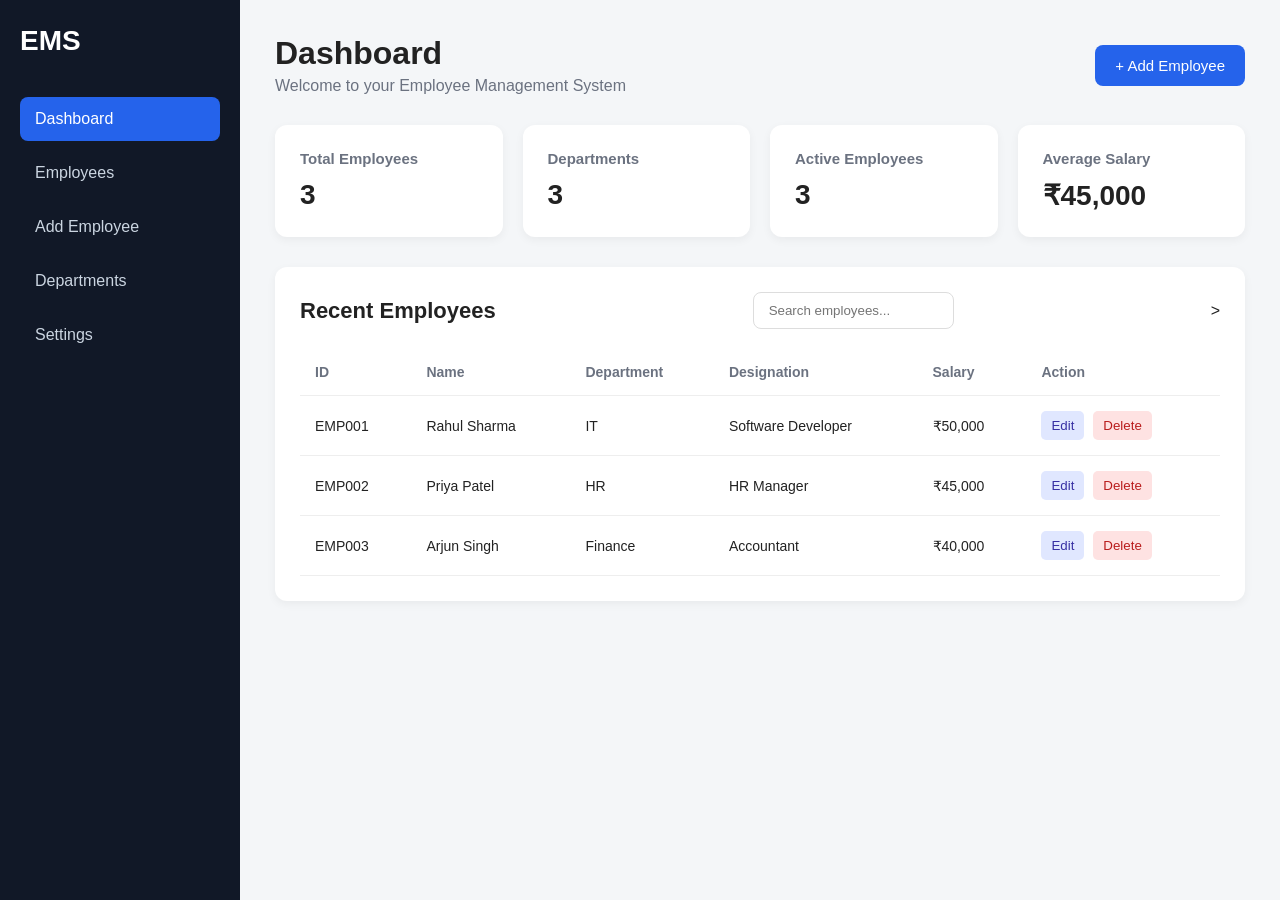
==== index.html @ 8e7a3dd3 "Create Employee Management System frontend" ====
<!DOCTYPE html>
<html lang="en">
<head>
    <meta charset="UTF-8">
    <meta name="viewport" content="width=device-width, initial-scale=1.0">

    <title>Employee Management System</title>

    <link rel="stylesheet" href="style.css">
</head>

<body>

    <div class="app">

        <aside class="sidebar">
            <h2 class="logo">EMS</h2>

            <nav>
                <a href="#" class="active">Dashboard</a>
                <a href="#">Employees</a>
                <a href="#">Add Employee</a>
                <a href="#">Departments</a>
                <a href="#">Settings</a>
            </nav>
        </aside>

        <main class="main-content">

            <header class="header">
                <div>
                    <h1>Dashboard</h1>
                    <p>Welcome to your Employee Management System</p>
                </div>

                <button class="add-btn">+ Add Employee</button>
            </header>

            <section class="stats">

                <div class="card">
    <h3>Total Employees</h3>
    <p id="totalEmployees">3</p>
</div>

                <div class="card">
    <h3>Departments</h3>
    <p id="totalDepartments">0</p>
</div>

                <div class="card">
    <h3>Active Employees</h3>
    <p id="activeEmployees">3</p>
</div>

                <div class="card">
    <h3>Average Salary</h3>
    <p id="averageSalary">₹0</p>
</div>

            </section>

            <section class="employee-section">

                <div class="section-header">
                    <h2>Recent Employees</h2>

                    <input 
    type="text" 
    id="searchInput"
    placeholder="Search employees..."
>
                    >
                </div>

                <table>

                    <thead>
                        <tr>
                            <th>ID</th>
                            <th>Name</th>
                            <th>Department</th>
                            <th>Designation</th>
                            <th>Salary</th>
                            <th>Action</th>
                        </tr>
                    </thead>

                    <tbody>

                        <tr>
                            <td>EMP001</td>
                            <td>Rahul Sharma</td>
                            <td>IT</td>
                            <td>Software Developer</td>
                            <td>₹50,000</td>
                            <td>
                                <button>Edit</button>
                                <button>Delete</button>
                            </td>
                        </tr>

                        <tr>
                            <td>EMP002</td>
                            <td>Priya Patel</td>
                            <td>HR</td>
                            <td>HR Manager</td>
                            <td>₹45,000</td>
                            <td>
                                <button>Edit</button>
                                <button>Delete</button>
                            </td>
                        </tr>

                        <tr>
                            <td>EMP003</td>
                            <td>Arjun Singh</td>
                            <td>Finance</td>
                            <td>Accountant</td>
                            <td>₹40,000</td>
                            <td>
                                <button>Edit</button>
                                <button>Delete</button>
                            </td>
                        </tr>

                    </tbody>

                </table>

            </section>

        </main>

        <!-- Add Employee Modal -->
<div class="modal" id="employeeModal">

    <div class="modal-content">

        <div class="modal-header">
            <h2>Add New Employee</h2>
            <button class="close-btn" id="closeModal">&times;</button>
        </div>

        <form id="employeeForm">

            <div class="form-group">
                <label>Employee Name</label>
                <input type="text" id="employeeName" placeholder="Enter employee name" required>
            </div>

            <div class="form-group">
                <label>Email</label>
                <input type="email" id="employeeEmail" placeholder="Enter email" required>
            </div>

            <div class="form-group">
                <label>Department</label>
                <select id="employeeDepartment" required>
                    <option value="">Select Department</option>
                    <option value="IT">IT</option>
                    <option value="HR">HR</option>
                    <option value="Finance">Finance</option>
                    <option value="Marketing">Marketing</option>
                </select>
            </div>

            <div class="form-group">
                <label>Designation</label>
                <input type="text" id="employeeDesignation" placeholder="Enter designation" required>
            </div>

            <div class="form-group">
                <label>Salary</label>
                <input type="number" id="employeeSalary" placeholder="Enter salary" required>
            </div>

            <button type="submit" class="submit-btn" id="submitEmployee">
    Add Employee
</button>

        </form>

    </div>

</div>

    </div>

    <script src="script.js"></script>

</body>
</html>
---- style.css ----
* {
    margin: 0;
    padding: 0;
    box-sizing: border-box;
}

body {
    font-family: Arial, sans-serif;
    background: #f4f6f8;
    color: #222;
}

.app {
    display: flex;
    min-height: 100vh;
}

/* Sidebar */

.sidebar {
    width: 240px;
    background: #111827;
    color: white;
    padding: 25px 20px;
}

.logo {
    font-size: 28px;
    margin-bottom: 40px;
}

.sidebar nav {
    display: flex;
    flex-direction: column;
    gap: 10px;
}

.sidebar nav a {
    text-decoration: none;
    color: #cbd5e1;
    padding: 13px 15px;
    border-radius: 8px;
}

.sidebar nav a:hover,
.sidebar nav a.active {
    background: #2563eb;
    color: white;
}

/* Main Content */

.main-content {
    flex: 1;
    padding: 35px;
}

/* Header */

.header {
    display: flex;
    justify-content: space-between;
    align-items: center;
    margin-bottom: 30px;
}

.header h1 {
    font-size: 32px;
}

.header p {
    color: #6b7280;
    margin-top: 5px;
}

.add-btn {
    background: #2563eb;
    color: white;
    border: none;
    padding: 12px 20px;
    border-radius: 8px;
    cursor: pointer;
    font-size: 15px;
}

.add-btn:hover {
    background: #1d4ed8;
}

/* Statistics */

.stats {
    display: grid;
    grid-template-columns: repeat(4, 1fr);
    gap: 20px;
    margin-bottom: 30px;
}

.card {
    background: white;
    padding: 25px;
    border-radius: 12px;
    box-shadow: 0 3px 10px rgba(0, 0, 0, 0.05);
}

.card h3 {
    color: #6b7280;
    font-size: 15px;
    margin-bottom: 12px;
}

.card p {
    font-size: 28px;
    font-weight: bold;
}

/* Employee Section */

.employee-section {
    background: white;
    padding: 25px;
    border-radius: 12px;
    box-shadow: 0 3px 10px rgba(0, 0, 0, 0.05);
}

.section-header {
    display: flex;
    justify-content: space-between;
    align-items: center;
    margin-bottom: 20px;
}

.section-header h2 {
    font-size: 22px;
}

.section-header input {
    padding: 10px 15px;
    border: 1px solid #ddd;
    border-radius: 8px;
    outline: none;
}

/* Table */

table {
    width: 100%;
    border-collapse: collapse;
}

th,
td {
    padding: 15px;
    text-align: left;
    border-bottom: 1px solid #eee;
}

th {
    color: #6b7280;
    font-size: 14px;
}

td {
    font-size: 14px;
}

td button {
    border: none;
    padding: 7px 10px;
    border-radius: 5px;
    cursor: pointer;
    margin-right: 5px;
}

td button:first-child {
    background: #e0e7ff;
    color: #3730a3;
}

td button:last-child {
    background: #fee2e2;
    color: #b91c1c;
}

/* Add Employee Modal */

.modal {
    display: none;
    position: fixed;
    top: 0;
    left: 0;
    width: 100%;
    height: 100%;
    background: rgba(0, 0, 0, 0.5);
    justify-content: center;
    align-items: center;
}

.modal-content {
    background: white;
    width: 450px;
    padding: 30px;
    border-radius: 12px;
    box-shadow: 0 10px 30px rgba(0, 0, 0, 0.2);
}

.modal-header {
    display: flex;
    justify-content: space-between;
    align-items: center;
    margin-bottom: 25px;
}

.modal-header h2 {
    font-size: 24px;
}

.close-btn {
    background: none;
    border: none;
    font-size: 28px;
    cursor: pointer;
    color: #666;
}

.close-btn:hover {
    color: #111;
}

.form-group {
    margin-bottom: 18px;
}

.form-group label {
    display: block;
    margin-bottom: 7px;
    font-weight: bold;
    font-size: 14px;
}

.form-group input,
.form-group select {
    width: 100%;
    padding: 11px;
    border: 1px solid #d1d5db;
    border-radius: 7px;
    font-size: 14px;
    outline: none;
}

.form-group input:focus,
.form-group select:focus {
    border-color: #2563eb;
}

.submit-btn {
    width: 100%;
    padding: 12px;
    background: #2563eb;
    color: white;
    border: none;
    border-radius: 7px;
    font-size: 15px;
    cursor: pointer;
}

.submit-btn:hover {
    background: #1d4ed8;
}
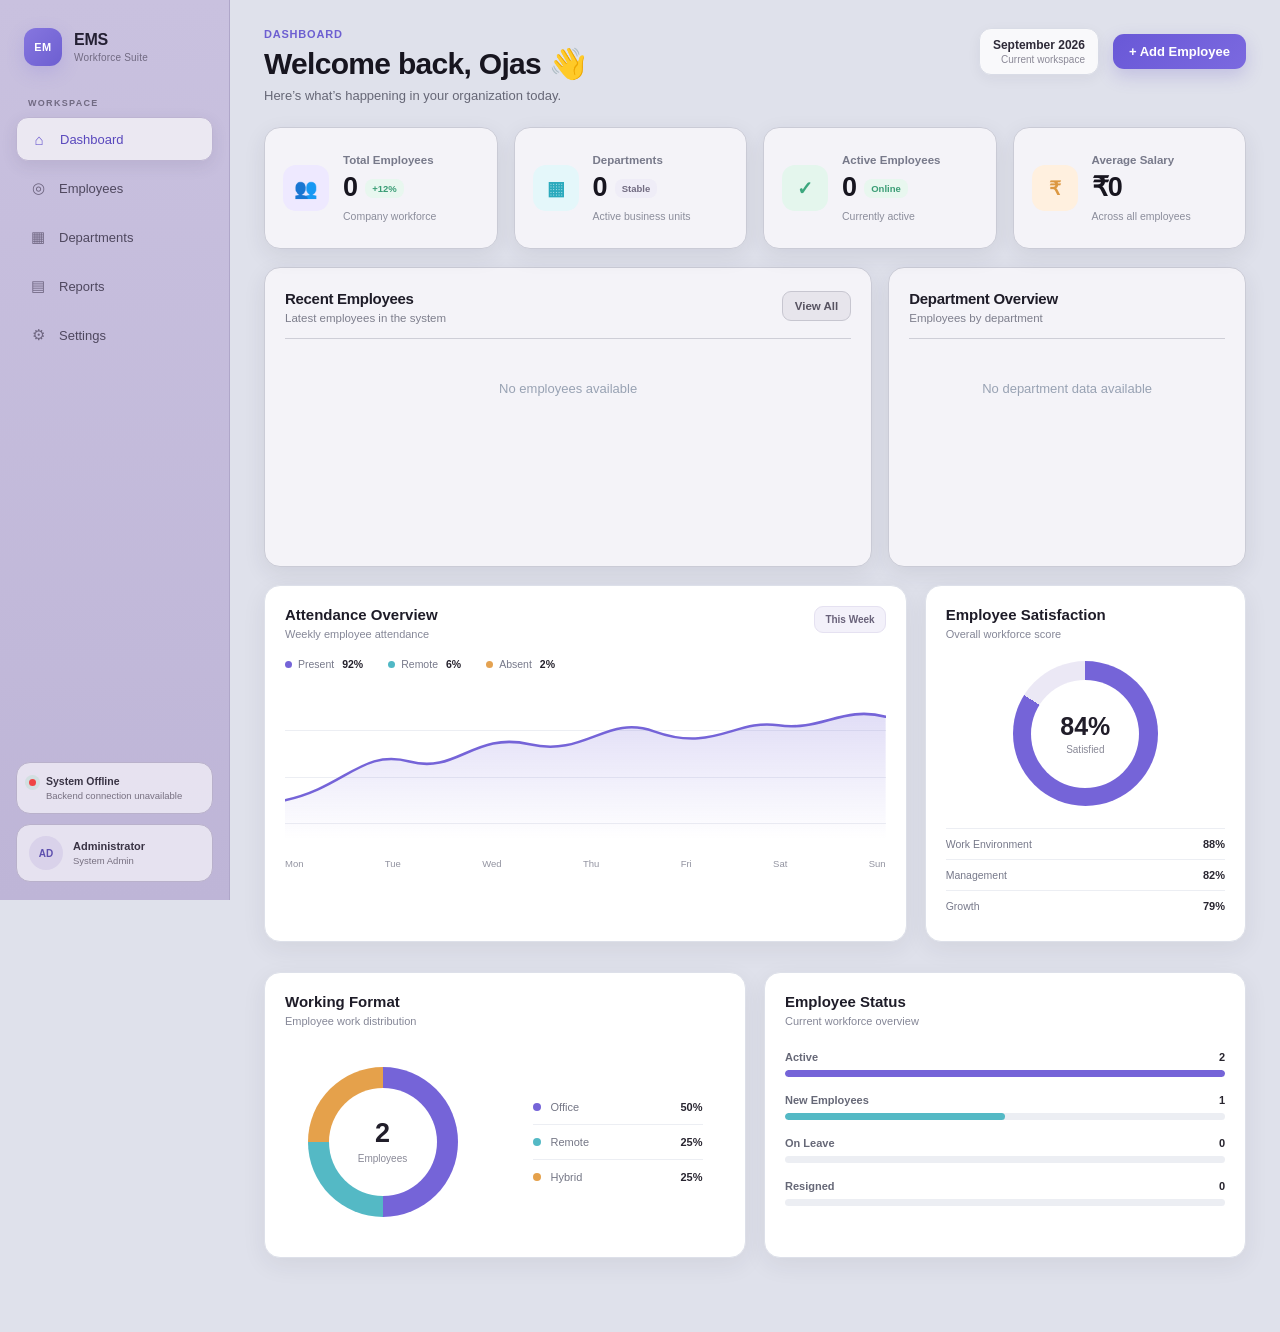
==== commit afba6483: "Final Employee Management System" ====
--- a/index.html
+++ b/index.html
@@ -1,5 +1,6 @@
 <!DOCTYPE html>
 <html lang="en">
+
 <head>
     <meta charset="UTF-8">
     <meta name="viewport" content="width=device-width, initial-scale=1.0">
@@ -11,183 +12,1171 @@
 
 <body>
 
-    <div class="app">
-
-        <aside class="sidebar">
-            <h2 class="logo">EMS</h2>
-
-            <nav>
-                <a href="#" class="active">Dashboard</a>
-                <a href="#">Employees</a>
-                <a href="#">Add Employee</a>
-                <a href="#">Departments</a>
-                <a href="#">Settings</a>
-            </nav>
-        </aside>
-
-        <main class="main-content">
-
-            <header class="header">
+<div class="app">
+
+    <!-- =====================================================
+         SIDEBAR
+    ====================================================== -->
+
+    <aside class="sidebar">
+
+        <div class="sidebar-brand">
+
+            <div class="brand-mark">
+                EM
+            </div>
+
+            <div class="brand-info">
+                <h2>EMS</h2>
+                <span>Workforce Suite</span>
+            </div>
+
+        </div>
+
+
+        <div class="nav-label">
+            WORKSPACE
+        </div>
+
+
+        <nav>
+
+            <a href="#" class="active" id="dashboardNav">
+                <span class="nav-icon">⌂</span>
+                <span>Dashboard</span>
+            </a>
+
+            <a href="#" id="employeesNav">
+                <span class="nav-icon">◎</span>
+                <span>Employees</span>
+            </a>
+
+            <a href="#" id="departmentsNav">
+                <span class="nav-icon">▦</span>
+                <span>Departments</span>
+            </a>
+
+            <a href="#" id="reportsNav">
+                <span class="nav-icon">▤</span>
+                <span>Reports</span>
+            </a>
+
+            <a href="#" id="settingsNav">
+                <span class="nav-icon">⚙</span>
+                <span>Settings</span>
+            </a>
+
+        </nav>
+
+
+        <div class="sidebar-footer">
+
+            <div class="system-indicator">
+
+    <span class="system-dot" id="systemDot"></span>
+
+    <div>
+        <strong id="systemStatusTitle">Checking...</strong>
+        <span id="systemStatusText">Connecting to backend</span>
+    </div>
+
+</div>
+
+
+            <div class="sidebar-profile">
+
+                <div class="profile-avatar">
+                    AD
+                </div>
+
+                <div class="profile-info">
+                    <strong>Administrator</strong>
+                    <span>System Admin</span>
+                </div>
+
+            </div>
+
+        </div>
+
+    </aside>
+
+
+    <!-- =====================================================
+         MAIN CONTENT
+    ====================================================== -->
+
+    <main class="main-content">
+
+
+        <!-- =================================================
+             DASHBOARD
+        ================================================== -->
+
+        <section id="dashboardView" class="view-section">
+
+    
+
+
+            <header class="header modern-dashboard-header">
+
+    <div class="dashboard-heading">
+        <span class="page-kicker">Dashboard</span>
+        <h1>Welcome back, Ojas 👋</h1>
+        <p>Here’s what’s happening in your organization today.</p>
+    </div>
+
+    <div class="dashboard-header-actions">
+
+        <div class="header-date">
+            <strong>September 2026</strong>
+            <span>Current workspace</span>
+        </div>
+
+        <button class="add-btn">
+            + Add Employee
+        </button>
+
+    </div>
+
+</header>
+
+
+<section
+    class="stats"
+    style="
+        display: grid;
+        grid-template-columns: repeat(4, minmax(0, 1fr));
+        gap: 20px;
+        margin-bottom: 30px;
+        width: 100%;
+    "
+>
+
+    <div class="card modern-stat-card">
+        <div class="stat-icon purple">👥</div>
+
+        <div class="stat-content">
+            <span class="stat-label">Total Employees</span>
+
+            <div class="stat-value-row">
+                <p id="totalEmployees">0</p>
+                <span class="stat-trend positive">+12%</span>
+            </div>
+
+            <span class="stat-meta">Company workforce</span>
+        </div>
+    </div>
+
+
+    <div class="card modern-stat-card">
+        <div class="stat-icon cyan">▦</div>
+
+        <div class="stat-content">
+            <span class="stat-label">Departments</span>
+
+            <div class="stat-value-row">
+                <p id="totalDepartments">0</p>
+                <span class="stat-trend neutral">Stable</span>
+            </div>
+
+            <span class="stat-meta">Active business units</span>
+        </div>
+    </div>
+
+
+    <div class="card modern-stat-card">
+        <div class="stat-icon green">✓</div>
+
+        <div class="stat-content">
+            <span class="stat-label">Active Employees</span>
+
+            <div class="stat-value-row">
+                <p id="activeEmployees">0</p>
+                <span class="stat-trend positive">Online</span>
+            </div>
+
+            <span class="stat-meta">Currently active</span>
+        </div>
+    </div>
+
+
+    <div class="card modern-stat-card">
+        <div class="stat-icon orange">₹</div>
+
+        <div class="stat-content">
+            <span class="stat-label">Average Salary</span>
+
+            <div class="stat-value-row">
+                <p id="averageSalary">₹0</p>
+            </div>
+
+            <span class="stat-meta">Across all employees</span>
+        </div>
+    </div>
+
+</section>
+
+                    
+
+                    
+
+
+                    
+
+
+            <div class="dashboard-bottom">
+
+
+                <!-- Recent Employees -->
+
+                <div class="dashboard-panel">
+
+                    <div class="panel-header">
+
+                        <div>
+
+                            <h2>
+                                Recent Employees
+                            </h2>
+
+                            <p>
+                                Latest employees in the system
+                            </p>
+
+                        </div>
+
+
+                        <button
+                            class="view-all-btn"
+                            id="viewAllEmployees"
+                        >
+                            View All
+                        </button>
+
+                    </div>
+
+
+                    <div id="dashboardEmployeeList">
+                    </div>
+
+                </div>
+
+
+                <!-- Department Overview -->
+
+                <div class="dashboard-panel">
+
+                    <div class="panel-header">
+
+                        <div>
+
+                            <h2>
+                                Department Overview
+                            </h2>
+
+                            <p>
+                                Employees by department
+                            </p>
+
+                        </div>
+
+                    </div>
+
+
+                    <div id="dashboardDepartmentList">
+                    </div>
+
+                </div>
+
+            </div>
+<!-- =====================================================
+     PHASE 3 — DASHBOARD ANALYTICS
+     ===================================================== -->
+
+<div class="analytics-grid">
+
+    <!-- ATTENDANCE OVERVIEW -->
+
+    <div class="analytics-card attendance-card">
+
+        <div class="analytics-header">
+            <div>
+                <h2>Attendance Overview</h2>
+                <p>Weekly employee attendance</p>
+            </div>
+
+            <span class="analytics-period">
+                This Week
+            </span>
+        </div>
+
+        <div class="attendance-summary">
+
+            <div>
+                <span class="attendance-dot present"></span>
+                <span>Present</span>
+                <strong>92%</strong>
+            </div>
+
+            <div>
+                <span class="attendance-dot remote"></span>
+                <span>Remote</span>
+                <strong>6%</strong>
+            </div>
+
+            <div>
+                <span class="attendance-dot absent"></span>
+                <span>Absent</span>
+                <strong>2%</strong>
+            </div>
+
+        </div>
+
+        <div class="chart-area">
+
+            <div class="chart-grid-line line-1"></div>
+            <div class="chart-grid-line line-2"></div>
+            <div class="chart-grid-line line-3"></div>
+
+            <svg
+                class="attendance-chart"
+                viewBox="0 0 700 180"
+                preserveAspectRatio="none"
+            >
+
+                <defs>
+                    <linearGradient
+                        id="attendanceGradient"
+                        x1="0"
+                        y1="0"
+                        x2="0"
+                        y2="1"
+                    >
+                        <stop
+                            offset="0%"
+                            stop-color="#7667d8"
+                            stop-opacity="0.22"
+                        />
+
+                        <stop
+                            offset="100%"
+                            stop-color="#7667d8"
+                            stop-opacity="0"
+                        />
+                    </linearGradient>
+                </defs>
+
+                <path
+                    class="chart-fill"
+                    d="
+                    M0,135
+                    C70,120 90,75 145,90
+                    C200,105 220,55 285,70
+                    C350,85 375,35 430,55
+                    C500,80 525,40 575,48
+                    C625,55 650,25 700,38
+                    L700,180
+                    L0,180 Z
+                    "
+                />
+
+                <path
+                    class="chart-line"
+                    d="
+                    M0,135
+                    C70,120 90,75 145,90
+                    C200,105 220,55 285,70
+                    C350,85 375,35 430,55
+                    C500,80 525,40 575,48
+                    C625,55 650,25 700,38
+                    "
+                />
+
+            </svg>
+
+            <div class="chart-days">
+                <span>Mon</span>
+                <span>Tue</span>
+                <span>Wed</span>
+                <span>Thu</span>
+                <span>Fri</span>
+                <span>Sat</span>
+                <span>Sun</span>
+            </div>
+
+        </div>
+
+    </div>
+
+
+    <!-- EMPLOYEE SATISFACTION -->
+
+    <div class="analytics-card satisfaction-card">
+
+        <div class="analytics-header">
+            <div>
+                <h2>Employee Satisfaction</h2>
+                <p>Overall workforce score</p>
+            </div>
+        </div>
+
+        <div class="satisfaction-content">
+
+            <div class="satisfaction-circle">
+                <div class="satisfaction-inner">
+                    <strong>84%</strong>
+                    <span>Satisfied</span>
+                </div>
+            </div>
+
+            <div class="satisfaction-details">
+
                 <div>
-                    <h1>Dashboard</h1>
-                    <p>Welcome to your Employee Management System</p>
-                </div>
-
-                <button class="add-btn">+ Add Employee</button>
-            </header>
-
-            <section class="stats">
-
-                <div class="card">
-    <h3>Total Employees</h3>
-    <p id="totalEmployees">3</p>
+                    <span>Work Environment</span>
+                    <strong>88%</strong>
+                </div>
+
+                <div>
+                    <span>Management</span>
+                    <strong>82%</strong>
+                </div>
+
+                <div>
+                    <span>Growth</span>
+                    <strong>79%</strong>
+                </div>
+
+            </div>
+
+        </div>
+
+    </div>
+
 </div>
 
-                <div class="card">
-    <h3>Departments</h3>
-    <p id="totalDepartments">0</p>
+<!-- =====================================================
+     PHASE 4 — WORKING FORMAT + EMPLOYEE STATUS
+     ===================================================== -->
+
+<div class="workforce-grid">
+
+    <div class="workforce-card">
+        <div class="workforce-header">
+            <div>
+                <h2>Working Format</h2>
+                <p>Employee work distribution</p>
+            </div>
+        </div>
+
+        <div class="working-format-content">
+            <div class="format-chart">
+                <div class="format-circle">
+                    <div class="format-inner">
+                        <strong>2</strong>
+                        <span>Employees</span>
+                    </div>
+                </div>
+            </div>
+
+            <div class="format-legend">
+                <div><span class="format-dot office"></span><span>Office</span><strong>50%</strong></div>
+                <div><span class="format-dot remote"></span><span>Remote</span><strong>25%</strong></div>
+                <div><span class="format-dot hybrid"></span><span>Hybrid</span><strong>25%</strong></div>
+            </div>
+        </div>
+    </div>
+
+    <div class="workforce-card">
+        <div class="workforce-header">
+            <div>
+                <h2>Employee Status</h2>
+                <p>Current workforce overview</p>
+            </div>
+        </div>
+
+        <div class="status-list">
+            <div class="status-row"><div class="status-info"><span>Active</span><strong>2</strong></div><div class="status-progress"><div class="status-progress-fill active-status"></div></div></div>
+            <div class="status-row"><div class="status-info"><span>New Employees</span><strong>1</strong></div><div class="status-progress"><div class="status-progress-fill new-status"></div></div></div>
+            <div class="status-row"><div class="status-info"><span>On Leave</span><strong>0</strong></div><div class="status-progress"><div class="status-progress-fill leave-status"></div></div></div>
+            <div class="status-row"><div class="status-info"><span>Resigned</span><strong>0</strong></div><div class="status-progress"><div class="status-progress-fill resigned-status"></div></div></div>
+        </div>
+    </div>
+
 </div>
 
-                <div class="card">
-    <h3>Active Employees</h3>
-    <p id="activeEmployees">3</p>
-</div>
-
-                <div class="card">
-    <h3>Average Salary</h3>
-    <p id="averageSalary">₹0</p>
-</div>
-
-            </section>
-
-            <section class="employee-section">
-
-                <div class="section-header">
-                    <h2>Recent Employees</h2>
-
-                    <input 
-    type="text" 
-    id="searchInput"
-    placeholder="Search employees..."
+        </section>
+
+
+
+        <!-- =================================================
+             EMPLOYEES
+        ================================================== -->
+
+        <section
+    class="employee-section view-section modern-employees-page"
+    id="employeesView"
+    style="display: none;"
 >
+
+    <div class="employees-page-header">
+
+        <div>
+            <span class="page-kicker">WORKFORCE</span>
+            <h1>Employees</h1>
+            <p>Manage and organize your entire workforce.</p>
+        </div>
+
+        <button
+            class="add-btn"
+            id="employeesAddButton"
+        >
+            + Add Employee
+        </button>
+
+    </div>
+
+
+    <div class="employee-directory-card">
+
+        <div class="employee-directory-toolbar">
+
+            <div class="directory-title">
+                <h2>Employee Directory</h2>
+                <span class="employee-count-badge">
+                    <span id="employeeDirectoryCount">0</span> employees
+                </span>
+            </div>
+
+
+            <div class="directory-controls">
+
+                <div class="employee-search-box">
+                    <span>⌕</span>
+
+                    <input
+                        type="text"
+                        id="searchInput"
+                        placeholder="Search employees..."
                     >
                 </div>
 
-                <table>
-
-                    <thead>
-                        <tr>
-                            <th>ID</th>
-                            <th>Name</th>
-                            <th>Department</th>
-                            <th>Designation</th>
-                            <th>Salary</th>
-                            <th>Action</th>
-                        </tr>
-                    </thead>
-
-                    <tbody>
-
-                        <tr>
-                            <td>EMP001</td>
-                            <td>Rahul Sharma</td>
-                            <td>IT</td>
-                            <td>Software Developer</td>
-                            <td>₹50,000</td>
-                            <td>
-                                <button>Edit</button>
-                                <button>Delete</button>
-                            </td>
-                        </tr>
-
-                        <tr>
-                            <td>EMP002</td>
-                            <td>Priya Patel</td>
-                            <td>HR</td>
-                            <td>HR Manager</td>
-                            <td>₹45,000</td>
-                            <td>
-                                <button>Edit</button>
-                                <button>Delete</button>
-                            </td>
-                        </tr>
-
-                        <tr>
-                            <td>EMP003</td>
-                            <td>Arjun Singh</td>
-                            <td>Finance</td>
-                            <td>Accountant</td>
-                            <td>₹40,000</td>
-                            <td>
-                                <button>Edit</button>
-                                <button>Delete</button>
-                            </td>
-                        </tr>
-
-                    </tbody>
-
-                </table>
-
-            </section>
-
-        </main>
-
-        <!-- Add Employee Modal -->
-<div class="modal" id="employeeModal">
-
-    <div class="modal-content">
-
-        <div class="modal-header">
-            <h2>Add New Employee</h2>
-            <button class="close-btn" id="closeModal">&times;</button>
-        </div>
-
-        <form id="employeeForm">
-
-            <div class="form-group">
-                <label>Employee Name</label>
-                <input type="text" id="employeeName" placeholder="Enter employee name" required>
-            </div>
-
-            <div class="form-group">
-                <label>Email</label>
-                <input type="email" id="employeeEmail" placeholder="Enter email" required>
-            </div>
-
-            <div class="form-group">
-                <label>Department</label>
-                <select id="employeeDepartment" required>
-                    <option value="">Select Department</option>
+
+                <select
+                    class="employee-filter"
+                    id="departmentFilter"
+                >
+                    <option value="all">
+                        All Departments
+                    </option>
+
                     <option value="IT">IT</option>
                     <option value="HR">HR</option>
                     <option value="Finance">Finance</option>
                     <option value="Marketing">Marketing</option>
                 </select>
-            </div>
-
-            <div class="form-group">
-                <label>Designation</label>
-                <input type="text" id="employeeDesignation" placeholder="Enter designation" required>
-            </div>
-
-            <div class="form-group">
-                <label>Salary</label>
-                <input type="number" id="employeeSalary" placeholder="Enter salary" required>
-            </div>
-
-            <button type="submit" class="submit-btn" id="submitEmployee">
-    Add Employee
-</button>
-
-        </form>
+
+
+                <select
+                    class="employee-filter"
+                    id="statusFilter"
+                >
+                    <option value="all">
+                        All Status
+                    </option>
+
+                    <option value="active">
+                        Active
+                    </option>
+
+                    <option value="inactive">
+                        Inactive
+                    </option>
+                </select>
+
+            </div>
+
+        </div>
+
+
+        <div class="employee-table-wrapper">
+
+            <table class="modern-employee-table">
+
+                <thead>
+                    <tr>
+                        <th>EMPLOYEE</th>
+                        <th>DEPARTMENT</th>
+                        <th>DESIGNATION</th>
+                        <th>STATUS</th>
+                        <th>SALARY</th>
+                        <th>ACTION</th>
+                    </tr>
+                </thead>
+
+                <tbody>
+                    <!-- Employees loaded from backend -->
+                </tbody>
+
+            </table>
+
+        </div>
+
+    </div>
+
+</section>
+
+
+
+        <!-- =================================================
+             DEPARTMENTS
+        ================================================== -->
+
+        <section
+    class="view-section modern-departments-page"
+    id="departmentsView"
+    style="display: none;"
+>
+
+    <div class="departments-page-header">
+
+        <div>
+            <span class="page-kicker">ORGANIZATION</span>
+            <h1>Departments</h1>
+            <p>Explore your workforce distribution across departments.</p>
+        </div>
+
+        <div class="department-header-badge">
+            Live Workforce
+        </div>
+
+    </div>
+
+
+    <div class="department-summary-grid">
+
+        <div class="department-summary-card">
+            <div class="department-summary-icon">▦</div>
+
+            <div>
+                <span>Total Departments</span>
+                <strong id="departmentPageTotal">0</strong>
+                <small>Business units</small>
+            </div>
+        </div>
+
+
+        <div class="department-summary-card">
+            <div class="department-summary-icon">👥</div>
+
+            <div>
+                <span>Total Workforce</span>
+                <strong id="departmentPageEmployees">0</strong>
+                <small>Across all departments</small>
+            </div>
+        </div>
+
+
+        <div class="department-summary-card">
+            <div class="department-summary-icon">✓</div>
+
+            <div>
+                <span>Active Employees</span>
+                <strong id="departmentPageActive">0</strong>
+                <small>Currently active</small>
+            </div>
+        </div>
+
+    </div>
+
+
+    <div class="department-directory-card">
+
+        <div class="department-directory-header">
+
+            <div>
+                <h2>Department Overview</h2>
+                <p>Workforce allocation by business unit</p>
+            </div>
+
+            <span class="department-live-tag">
+                ● Live Data
+            </span>
+
+        </div>
+
+
+        <div
+            id="departmentList"
+            class="modern-department-grid"
+        >
+            <!-- Loaded from backend -->
+        </div>
+
+    </div>
+
+</section>
+
+
+
+        <!-- =================================================
+             REPORTS
+        ================================================== -->
+<section
+    class="view-section modern-reports-page"
+    id="reportsView"
+    style="display: none;"
+>
+
+    <div class="reports-page-header">
+        <div>
+            <span class="page-kicker">ANALYTICS</span>
+            <h1>Workforce Reports</h1>
+            <p>Organization-wide employee and compensation insights.</p>
+        </div>
+
+        <span class="department-live-tag">
+            ● Live Data
+        </span>
+    </div>
+
+
+    <div class="modern-report-stats">
+
+        <div class="modern-report-stat-card">
+            <div class="report-stat-icon">👥</div>
+            <div>
+                <span>Workforce</span>
+                <strong id="reportTotalEmployees">0</strong>
+                <small>Total employees</small>
+            </div>
+        </div>
+
+        <div class="modern-report-stat-card">
+            <div class="report-stat-icon">₹</div>
+            <div>
+                <span>Monthly Payroll</span>
+                <strong id="reportTotalPayroll">₹0</strong>
+                <small>Total compensation</small>
+            </div>
+        </div>
+
+        <div class="modern-report-stat-card">
+            <div class="report-stat-icon">↗</div>
+            <div>
+                <span>Average Salary</span>
+                <strong id="reportAverageSalary">₹0</strong>
+                <small>Organization average</small>
+            </div>
+        </div>
+
+        <div class="modern-report-stat-card">
+            <div class="report-stat-icon">▦</div>
+            <div>
+                <span>Departments</span>
+                <strong id="reportDepartmentCount">0</strong>
+                <small>Active business units</small>
+            </div>
+        </div>
+
+    </div>
+
+
+    <div class="modern-reports-grid">
+
+        <div class="modern-report-panel">
+
+            <div class="modern-report-panel-header">
+                <div>
+                    <h2>Department Distribution</h2>
+                    <p>Workforce allocation by department</p>
+                </div>
+            </div>
+
+            <div id="reportsDepartmentList"></div>
+
+        </div>
+
+
+        <div class="modern-report-panel">
+
+            <div class="modern-report-panel-header">
+                <div>
+                    <h2>Compensation Overview</h2>
+                    <p>Key workforce salary metrics</p>
+                </div>
+            </div>
+
+            <div class="modern-salary-grid">
+
+                <div class="modern-salary-metric">
+                    <span>Highest Salary</span>
+                    <strong id="highestSalary">₹0</strong>
+                </div>
+
+                <div class="modern-salary-metric">
+                    <span>Lowest Salary</span>
+                    <strong id="lowestSalary">₹0</strong>
+                </div>
+
+                <div class="modern-salary-metric">
+                    <span>Average Salary</span>
+                    <strong id="reportsAverageSalary">₹0</strong>
+                </div>
+
+                <div class="modern-salary-metric">
+                    <span>Active Workforce</span>
+                    <strong id="reportsActiveWorkforce">0%</strong>
+                </div>
+
+            </div>
+
+        </div>
+
+    </div>
+
+
+    <div class="modern-report-panel workforce-summary-panel">
+
+        <div class="modern-report-panel-header">
+            <div>
+                <h2>Workforce Summary</h2>
+                <p>Consolidated employee information</p>
+            </div>
+
+            <span class="employee-count-badge">
+                Live Workforce
+            </span>
+        </div>
+
+        <div class="employee-table-wrapper">
+
+            <table class="modern-report-table">
+
+                <thead>
+                    <tr>
+                        <th>EMPLOYEE</th>
+                        <th>DEPARTMENT</th>
+                        <th>DESIGNATION</th>
+                        <th>STATUS</th>
+                        <th>SALARY</th>
+                    </tr>
+                </thead>
+
+                <tbody id="reportsEmployeeTable">
+                </tbody>
+
+            </table>
+
+        </div>
+
+    </div>
+
+</section>
+
+
+
+        <!-- =================================================
+             SETTINGS
+        ================================================== -->
+
+        <section
+    class="view-section modern-settings-page"
+    id="settingsView"
+    style="display: none;"
+>
+
+    <div class="settings-page-header">
+        <div>
+            <span class="page-kicker">SYSTEM</span>
+            <h1>Settings</h1>
+            <p>Manage your organization and system configuration.</p>
+        </div>
+
+        <span class="department-live-tag">
+            ● System Active
+        </span>
+    </div>
+
+
+    <div class="settings-overview-grid">
+
+        <div class="modern-settings-card">
+
+            <div class="settings-card-icon">
+                ◈
+            </div>
+
+            <div class="settings-card-content">
+                <span>ORGANIZATION</span>
+                <h3>Employee Management System</h3>
+                <p>Workforce administration platform</p>
+            </div>
+
+            <span class="modern-settings-status">
+                Active
+            </span>
+
+        </div>
+
+
+        <div class="modern-settings-card">
+
+            <div class="settings-card-icon">
+                ♙
+            </div>
+
+            <div class="settings-card-content">
+                <span>ACCESS LEVEL</span>
+                <h3>Administrator</h3>
+                <p>Full employee management permissions</p>
+            </div>
+
+            <span class="modern-settings-status">
+                Admin
+            </span>
+
+        </div>
+
+
+        <div class="modern-settings-card">
+
+            <div class="settings-card-icon">
+                ▦
+            </div>
+
+            <div class="settings-card-content">
+                <span>DATABASE</span>
+                <h3>MySQL Database</h3>
+                <p>Employee management data storage</p>
+            </div>
+
+            <span class="modern-settings-status success">
+                ● Connected
+            </span>
+
+        </div>
+
+    </div>
+
+
+    <div class="settings-system-panel">
+
+        <div class="settings-panel-header">
+            <div>
+                <h2>System Information</h2>
+                <p>Current application configuration</p>
+            </div>
+        </div>
+
+
+        <div class="settings-info-list">
+
+            <div class="settings-info-row">
+                <div>
+                    <strong>Application</strong>
+                    <span>Employee Management System</span>
+                </div>
+
+                <span class="settings-info-value">
+                    EMS
+                </span>
+            </div>
+
+
+            <div class="settings-info-row">
+                <div>
+                    <strong>Backend</strong>
+                    <span>Spring Boot REST API</span>
+                </div>
+
+                <span class="settings-info-value">
+                    Online
+                </span>
+            </div>
+
+
+            <div class="settings-info-row">
+                <div>
+                    <strong>Database Engine</strong>
+                    <span>Persistent employee storage</span>
+                </div>
+
+                <span class="settings-info-value">
+                    MySQL
+                </span>
+            </div>
+
+
+            <div class="settings-info-row">
+                <div>
+                    <strong>Environment</strong>
+                    <span>Current application environment</span>
+                </div>
+
+                <span class="settings-info-value">
+                    Development
+                </span>
+            </div>
+
+        </div>
+
+    </div>
+
+</section>
+
+    </main>
+
+
+
+    <!-- =====================================================
+         ADD / EDIT EMPLOYEE MODAL
+    ====================================================== -->
+
+    <div
+        class="modal"
+        id="employeeModal"
+    >
+
+        <div class="modal-content">
+
+            <div class="modal-header">
+
+                <h2>
+                    Add New Employee
+                </h2>
+
+                <button
+                    class="close-btn"
+                    id="closeModal"
+                >
+                    &times;
+                </button>
+
+            </div>
+
+
+            <form id="employeeForm">
+
+
+                <div class="form-group">
+
+                    <label>
+                        Employee Name
+                    </label>
+
+                    <input
+                        type="text"
+                        id="employeeName"
+                        placeholder="Enter employee name"
+                        required
+                    >
+
+                </div>
+
+
+                <div class="form-group">
+
+                    <label>
+                        Email
+                    </label>
+
+                    <input
+                        type="email"
+                        id="employeeEmail"
+                        placeholder="Enter email"
+                        required
+                    >
+
+                </div>
+
+
+                <div class="form-group">
+
+                    <label>
+                        Department
+                    </label>
+
+                    <select
+                        id="employeeDepartment"
+                        required
+                    >
+
+                        <option value="">
+                            Select Department
+                        </option>
+
+                        <option value="IT">
+                            IT
+                        </option>
+
+                        <option value="HR">
+                            HR
+                        </option>
+
+                        <option value="Finance">
+                            Finance
+                        </option>
+
+                        <option value="Marketing">
+                            Marketing
+                        </option>
+
+                    </select>
+
+                </div>
+
+
+                <div class="form-group">
+
+                    <label>
+                        Designation
+                    </label>
+
+                    <input
+                        type="text"
+                        id="employeeDesignation"
+                        placeholder="Enter designation"
+                        required
+                    >
+
+                </div>
+
+
+                <div class="form-group">
+
+                    <label>
+                        Salary
+                    </label>
+
+                    <input
+                        type="number"
+                        id="employeeSalary"
+                        placeholder="Enter salary"
+                        required
+                    >
+
+                </div>
+
+
+                <button
+                    type="submit"
+                    class="submit-btn"
+                    id="submitEmployee"
+                >
+                    Add Employee
+                </button>
+
+            </form>
+
+        </div>
 
     </div>
 
 </div>
 
-    </div>
-
-    <script src="script.js"></script>
+
+<script src="script.js"></script>
 
 </body>
-</html>+
+</html>
--- a/style.css
+++ b/style.css
@@ -1,269 +1,4692 @@
+/* =========================================================
+   ENTERPRISE EMPLOYEE MANAGEMENT SYSTEM
+   ========================================================= */
+
 * {
     margin: 0;
     padding: 0;
     box-sizing: border-box;
 }
 
+:root {
+    --bg: #f7f8fa;
+    --surface: #ffffff;
+    --surface-soft: #f9fafb;
+
+    --sidebar: #0b1220;
+    --sidebar-hover: #172033;
+
+    --primary: #2563eb;
+    --primary-dark: #1d4ed8;
+    --primary-soft: #eff6ff;
+
+    --text: #111827;
+    --text-secondary: #667085;
+    --text-light: #98a2b3;
+
+    --border: #e4e7ec;
+    --border-light: #f0f1f3;
+
+    --success: #16a34a;
+    --danger: #dc2626;
+
+    --radius: 12px;
+
+    --shadow:
+        0 1px 2px rgba(16, 24, 40, 0.03),
+        0 2px 6px rgba(16, 24, 40, 0.04);
+}
+
+html {
+    scroll-behavior: smooth;
+}
+
 body {
-    font-family: Arial, sans-serif;
-    background: #f4f6f8;
-    color: #222;
-}
+    font-family:
+        Inter,
+        -apple-system,
+        BlinkMacSystemFont,
+        "Segoe UI",
+        Roboto,
+        Arial,
+        sans-serif;
+
+    background: var(--bg);
+    color: var(--text);
+    min-height: 100vh;
+}
+
+/* =========================================================
+   APP
+   ========================================================= */
 
 .app {
     display: flex;
     min-height: 100vh;
 }
 
-/* Sidebar */
+/* =========================================================
+   SIDEBAR
+   ========================================================= */
 
 .sidebar {
-    width: 240px;
-    background: #111827;
+    width: 250px;
+    min-width: 250px;
+    min-height: 100vh;
+
+    background: var(--sidebar);
+
+    padding: 30px 18px;
+
+    border-right: 1px solid rgba(255, 255, 255, 0.05);
+}
+
+.logo {
     color: white;
-    padding: 25px 20px;
-}
-
-.logo {
-    font-size: 28px;
-    margin-bottom: 40px;
+
+    font-size: 24px;
+    font-weight: 700;
+    letter-spacing: -0.5px;
+
+    padding: 0 12px;
+    margin-bottom: 42px;
 }
 
 .sidebar nav {
     display: flex;
     flex-direction: column;
-    gap: 10px;
+    gap: 6px;
 }
 
 .sidebar nav a {
+    position: relative;
+
+    display: flex;
+    align-items: center;
+
+    min-height: 44px;
+
+    padding: 11px 14px;
+
+    color: #98a2b3;
+
     text-decoration: none;
-    color: #cbd5e1;
-    padding: 13px 15px;
+
     border-radius: 8px;
-}
-
-.sidebar nav a:hover,
+
+    font-size: 14px;
+    font-weight: 500;
+
+    transition:
+        background 0.18s ease,
+        color 0.18s ease,
+        transform 0.18s ease;
+}
+
+.sidebar nav a:hover {
+    background: var(--sidebar-hover);
+    color: white;
+}
+
 .sidebar nav a.active {
-    background: #2563eb;
+    background: #1d4ed8;
     color: white;
-}
-
-/* Main Content */
+
+    box-shadow:
+        0 1px 2px rgba(0, 0, 0, 0.15),
+        inset 0 0 0 1px rgba(255, 255, 255, 0.08);
+}
+
+/* =========================================================
+   MAIN AREA
+   ========================================================= */
 
 .main-content {
     flex: 1;
-    padding: 35px;
-}
-
-/* Header */
+    min-width: 0;
+
+    padding: 38px 42px 50px;
+
+    max-width: 1700px;
+}
+
+/* =========================================================
+   PAGE HEADER
+   ========================================================= */
 
 .header {
     display: flex;
     justify-content: space-between;
     align-items: center;
+
     margin-bottom: 30px;
 }
 
 .header h1 {
-    font-size: 32px;
+    font-size: 30px;
+    line-height: 1.2;
+
+    font-weight: 700;
+    letter-spacing: -0.8px;
+
+    color: #101828;
 }
 
 .header p {
-    color: #6b7280;
-    margin-top: 5px;
+    color: var(--text-secondary);
+
+    margin-top: 7px;
+
+    font-size: 14px;
+}
+
+/* =========================================================
+   BUTTONS
+   ========================================================= */
+
+.add-btn,
+.submit-btn {
+    border: none;
+    outline: none;
+
+    background: var(--primary);
+    color: white;
+
+    font-weight: 600;
+
+    cursor: pointer;
+
+    transition:
+        background 0.18s ease,
+        box-shadow 0.18s ease,
+        transform 0.1s ease;
 }
 
 .add-btn {
-    background: #2563eb;
-    color: white;
-    border: none;
-    padding: 12px 20px;
+    padding: 11px 18px;
+
     border-radius: 8px;
-    cursor: pointer;
-    font-size: 15px;
-}
-
-.add-btn:hover {
-    background: #1d4ed8;
-}
-
-/* Statistics */
+
+    font-size: 14px;
+
+    box-shadow:
+        0 1px 2px rgba(16, 24, 40, 0.08),
+        0 1px 3px rgba(37, 99, 235, 0.2);
+}
+
+.add-btn:hover,
+.submit-btn:hover {
+    background: var(--primary-dark);
+}
+
+.add-btn:active,
+.submit-btn:active {
+    transform: translateY(1px);
+}
+
+/* =========================================================
+   STAT CARDS
+   ========================================================= */
 
 .stats {
-    display: grid;
-    grid-template-columns: repeat(4, 1fr);
-    gap: 20px;
-    margin-bottom: 30px;
+    display: grid !important;
+
+    grid-template-columns: repeat(4, minmax(0, 1fr)) !important;
+
+    gap: 18px !important;
+
+    margin-bottom: 24px !important;
+
+    width: 100% !important;
 }
 
 .card {
-    background: white;
-    padding: 25px;
-    border-radius: 12px;
-    box-shadow: 0 3px 10px rgba(0, 0, 0, 0.05);
+    position: relative;
+
+    background: var(--surface);
+
+    padding: 22px 24px;
+
+    border: 1px solid var(--border);
+
+    border-radius: var(--radius);
+
+    box-shadow: var(--shadow);
+
+    transition:
+        transform 0.18s ease,
+        box-shadow 0.18s ease,
+        border-color 0.18s ease;
+}
+
+.card:hover {
+    border-color: #d0d5dd;
+
+    box-shadow:
+        0 2px 5px rgba(16, 24, 40, 0.05),
+        0 6px 14px rgba(16, 24, 40, 0.04);
+
+    transform: translateY(-1px);
 }
 
 .card h3 {
-    color: #6b7280;
-    font-size: 15px;
-    margin-bottom: 12px;
+    color: var(--text-secondary);
+
+    font-size: 13px;
+
+    font-weight: 600;
+
+    margin-bottom: 10px;
 }
 
 .card p {
     font-size: 28px;
-    font-weight: bold;
-}
-
-/* Employee Section */
+
+    line-height: 1.2;
+
+    font-weight: 700;
+
+    letter-spacing: -0.8px;
+
+    color: #101828;
+}
+
+/* subtle enterprise accent */
+
+.stats .card::before {
+    content: "";
+
+    position: absolute;
+
+    left: 0;
+    top: 18px;
+
+    width: 3px;
+    height: 28px;
+
+    background: var(--primary);
+
+    border-radius: 0 3px 3px 0;
+
+    opacity: 0.85;
+}
+
+/* =========================================================
+   DASHBOARD GRID
+   ========================================================= */
+
+.dashboard-bottom {
+    display: grid;
+
+    grid-template-columns: minmax(0, 1.7fr) minmax(300px, 1fr);
+
+    gap: 20px;
+
+    width: 100%;
+}
+
+.dashboard-panel {
+    background: var(--surface);
+
+    border: 1px solid var(--border);
+
+    border-radius: var(--radius);
+
+    padding: 24px;
+
+    min-height: 300px;
+
+    box-shadow: var(--shadow);
+}
+
+.panel-header {
+    display: flex;
+    align-items: center;
+    justify-content: space-between;
+
+    padding-bottom: 18px;
+    margin-bottom: 4px;
+
+    border-bottom: 1px solid var(--border-light);
+}
+
+.panel-header h2 {
+    font-size: 17px;
+
+    line-height: 1.4;
+
+    font-weight: 650;
+
+    letter-spacing: -0.3px;
+
+    color: #101828;
+}
+
+.panel-header p {
+    color: var(--text-secondary);
+
+    font-size: 13px;
+
+    margin-top: 3px;
+}
+
+.view-all-btn {
+    border: 1px solid var(--border);
+
+    background: white;
+
+    color: #344054;
+
+    padding: 8px 12px;
+
+    border-radius: 7px;
+
+    cursor: pointer;
+
+    font-size: 13px;
+
+    font-weight: 600;
+
+    transition: 0.18s ease;
+}
+
+.view-all-btn:hover {
+    background: var(--surface-soft);
+
+    border-color: #d0d5dd;
+}
+
+/* =========================================================
+   DASHBOARD EMPLOYEES
+   ========================================================= */
+
+.dashboard-employee-item {
+    display: flex;
+
+    align-items: center;
+
+    justify-content: space-between;
+
+    min-height: 67px;
+
+    padding: 14px 4px;
+
+    border-bottom: 1px solid var(--border-light);
+}
+
+.dashboard-employee-item:last-child {
+    border-bottom: none;
+}
+
+.employee-left {
+    display: flex;
+    flex-direction: column;
+
+    gap: 5px;
+}
+
+.employee-left strong {
+    color: #101828;
+
+    font-size: 14px;
+
+    font-weight: 600;
+}
+
+.employee-left span {
+    color: var(--text-secondary);
+
+    font-size: 12.5px;
+}
+
+.employee-salary {
+    color: #344054;
+
+    font-size: 13.5px;
+
+    font-weight: 600;
+
+    background: #f9fafb;
+
+    border: 1px solid var(--border-light);
+
+    padding: 6px 9px;
+
+    border-radius: 6px;
+}
+
+/* =========================================================
+   DEPARTMENT OVERVIEW
+   ========================================================= */
+
+.department-overview-item {
+    padding: 14px 2px;
+}
+
+.department-overview-top {
+    display: flex;
+
+    align-items: center;
+
+    justify-content: space-between;
+
+    margin-bottom: 9px;
+
+    font-size: 13px;
+}
+
+.department-overview-top span:first-child {
+    color: #344054;
+
+    font-weight: 600;
+}
+
+.department-overview-top span:last-child {
+    color: var(--text-secondary);
+
+    font-size: 12px;
+}
+
+.department-bar {
+    height: 7px;
+
+    background: #eef2f6;
+
+    border-radius: 999px;
+
+    overflow: hidden;
+}
+
+.department-bar-fill {
+    height: 100%;
+
+    background: linear-gradient(
+        90deg,
+        #2563eb,
+        #3b82f6
+    );
+
+    border-radius: inherit;
+}
+
+/* =========================================================
+   EMPLOYEE VIEW / DEPARTMENT VIEW
+   ========================================================= */
 
 .employee-section {
+    background: var(--surface);
+
+    border: 1px solid var(--border);
+
+    border-radius: var(--radius);
+
+    padding: 26px;
+
+    box-shadow: var(--shadow);
+}
+
+.section-header {
+    display: flex;
+
+    justify-content: space-between;
+
+    align-items: center;
+
+    margin-bottom: 24px;
+}
+
+.section-header h2 {
+    color: #101828;
+
+    font-size: 22px;
+
+    font-weight: 700;
+
+    letter-spacing: -0.4px;
+}
+
+.section-header input {
+    width: 260px;
+
+    padding: 10px 13px;
+
+    border: 1px solid #d0d5dd;
+
     background: white;
-    padding: 25px;
-    border-radius: 12px;
-    box-shadow: 0 3px 10px rgba(0, 0, 0, 0.05);
-}
-
-.section-header {
-    display: flex;
-    justify-content: space-between;
-    align-items: center;
-    margin-bottom: 20px;
-}
-
-.section-header h2 {
-    font-size: 22px;
-}
-
-.section-header input {
-    padding: 10px 15px;
-    border: 1px solid #ddd;
+
     border-radius: 8px;
+
     outline: none;
-}
-
-/* Table */
+
+    color: #344054;
+
+    font-size: 13px;
+
+    transition:
+        border-color 0.18s ease,
+        box-shadow 0.18s ease;
+}
+
+.section-header input::placeholder {
+    color: #98a2b3;
+}
+
+.section-header input:focus {
+    border-color: #84adff;
+
+    box-shadow: 0 0 0 3px rgba(37, 99, 235, 0.08);
+}
+
+/* =========================================================
+   TABLE
+   ========================================================= */
 
 table {
     width: 100%;
-    border-collapse: collapse;
-}
-
-th,
+
+    border-collapse: separate;
+
+    border-spacing: 0;
+
+    overflow: hidden;
+}
+
+thead {
+    background: #f9fafb;
+}
+
+th {
+    padding: 12px 14px;
+
+    text-align: left;
+
+    border-top: 1px solid var(--border);
+    border-bottom: 1px solid var(--border);
+
+    color: #667085;
+
+    font-size: 11.5px;
+
+    font-weight: 650;
+
+    text-transform: uppercase;
+
+    letter-spacing: 0.04em;
+}
+
+th:first-child {
+    border-left: 1px solid var(--border);
+
+    border-radius: 8px 0 0 8px;
+}
+
+th:last-child {
+    border-right: 1px solid var(--border);
+
+    border-radius: 0 8px 8px 0;
+}
+
 td {
-    padding: 15px;
-    text-align: left;
-    border-bottom: 1px solid #eee;
-}
-
-th {
-    color: #6b7280;
+    padding: 16px 14px;
+
+    color: #344054;
+
+    font-size: 13.5px;
+
+    border-bottom: 1px solid var(--border-light);
+}
+
+tbody tr {
+    transition: background 0.15s ease;
+}
+
+tbody tr:hover {
+    background: #fcfcfd;
+}
+
+/* =========================================================
+   TABLE ACTION BUTTONS
+   ========================================================= */
+
+.edit-btn,
+.delete-btn {
+    padding: 6px 10px;
+
+    border-radius: 6px;
+
+    border: 1px solid transparent;
+
+    cursor: pointer;
+
+    font-size: 12px;
+
+    font-weight: 600;
+
+    transition: 0.15s ease;
+}
+
+.edit-btn {
+    background: #eff6ff;
+
+    color: #1d4ed8;
+
+    border-color: #dbeafe;
+
+    margin-right: 5px;
+}
+
+.edit-btn:hover {
+    background: #dbeafe;
+}
+
+.delete-btn {
+    background: #fff5f5;
+
+    color: var(--danger);
+
+    border-color: #fee2e2;
+}
+
+.delete-btn:hover {
+    background: #fee2e2;
+}
+
+/* =========================================================
+   DEPARTMENT CARDS
+   ========================================================= */
+
+#departmentList {
+    display: grid;
+
+    grid-template-columns: repeat(3, minmax(0, 1fr));
+
+    gap: 16px;
+}
+
+#departmentList .card {
+    margin-bottom: 0 !important;
+}
+
+#departmentList .card h3 {
     font-size: 14px;
-}
-
-td {
-    font-size: 14px;
-}
-
-td button {
-    border: none;
-    padding: 7px 10px;
-    border-radius: 5px;
-    cursor: pointer;
-    margin-right: 5px;
-}
-
-td button:first-child {
-    background: #e0e7ff;
-    color: #3730a3;
-}
-
-td button:last-child {
-    background: #fee2e2;
-    color: #b91c1c;
-}
-
-/* Add Employee Modal */
+
+    color: #344054;
+}
+
+#departmentList .card p {
+    font-size: 22px;
+}
+
+/* =========================================================
+   MODAL
+   ========================================================= */
 
 .modal {
     display: none;
+
     position: fixed;
-    top: 0;
-    left: 0;
-    width: 100%;
-    height: 100%;
-    background: rgba(0, 0, 0, 0.5);
+
+    inset: 0;
+
+    z-index: 1000;
+
+    align-items: center;
+
     justify-content: center;
-    align-items: center;
+
+    padding: 20px;
+
+    background: rgba(16, 24, 40, 0.55);
+
+    backdrop-filter: blur(3px);
 }
 
 .modal-content {
+    width: 460px;
+
+    max-width: 100%;
+
     background: white;
-    width: 450px;
-    padding: 30px;
-    border-radius: 12px;
-    box-shadow: 0 10px 30px rgba(0, 0, 0, 0.2);
+
+    border: 1px solid var(--border);
+
+    border-radius: 14px;
+
+    padding: 28px;
+
+    box-shadow:
+        0 20px 50px rgba(16, 24, 40, 0.2);
 }
 
 .modal-header {
     display: flex;
+
+    align-items: center;
+
     justify-content: space-between;
-    align-items: center;
-    margin-bottom: 25px;
+
+    padding-bottom: 18px;
+
+    margin-bottom: 22px;
+
+    border-bottom: 1px solid var(--border-light);
 }
 
 .modal-header h2 {
-    font-size: 24px;
+    font-size: 20px;
+
+    font-weight: 700;
+
+    letter-spacing: -0.3px;
 }
 
 .close-btn {
-    background: none;
+    width: 32px;
+    height: 32px;
+
     border: none;
-    font-size: 28px;
+
+    border-radius: 6px;
+
+    background: transparent;
+
+    color: #667085;
+
+    font-size: 23px;
+
     cursor: pointer;
-    color: #666;
+
+    transition: 0.15s ease;
 }
 
 .close-btn:hover {
-    color: #111;
-}
+    background: #f2f4f7;
+
+    color: #101828;
+}
+
+/* =========================================================
+   FORMS
+   ========================================================= */
 
 .form-group {
-    margin-bottom: 18px;
+    margin-bottom: 17px;
 }
 
 .form-group label {
     display: block;
+
     margin-bottom: 7px;
-    font-weight: bold;
-    font-size: 14px;
+
+    color: #344054;
+
+    font-size: 13px;
+
+    font-weight: 600;
 }
 
 .form-group input,
 .form-group select {
     width: 100%;
-    padding: 11px;
-    border: 1px solid #d1d5db;
-    border-radius: 7px;
-    font-size: 14px;
+
+    padding: 11px 12px;
+
+    border: 1px solid #d0d5dd;
+
+    border-radius: 8px;
+
+    background: white;
+
+    color: #344054;
+
+    font-size: 13.5px;
+
     outline: none;
+
+    transition:
+        border-color 0.18s ease,
+        box-shadow 0.18s ease;
 }
 
 .form-group input:focus,
 .form-group select:focus {
-    border-color: #2563eb;
+    border-color: #84adff;
+
+    box-shadow: 0 0 0 3px rgba(37, 99, 235, 0.08);
 }
 
 .submit-btn {
     width: 100%;
+
+    margin-top: 6px;
+
+    padding: 11px;
+
+    border-radius: 8px;
+
+    font-size: 14px;
+}
+
+/* =========================================================
+   RESPONSIVE
+   ========================================================= */
+
+@media (max-width: 1200px) {
+
+    .stats {
+        grid-template-columns: repeat(2, 1fr) !important;
+    }
+
+    .dashboard-bottom {
+        grid-template-columns: 1fr;
+    }
+
+    #departmentList {
+        grid-template-columns: repeat(2, 1fr);
+    }
+}
+
+@media (max-width: 760px) {
+
+    .sidebar {
+        width: 200px;
+        min-width: 200px;
+    }
+
+    .main-content {
+        padding: 25px;
+    }
+
+    .stats {
+        grid-template-columns: 1fr !important;
+    }
+
+    #departmentList {
+        grid-template-columns: 1fr;
+    }
+}
+.stat-meta {
+    display: block;
+    margin-top: 9px;
+    font-size: 11.5px;
+    color: #98a2b3;
+    font-weight: 500;
+}
+/* =========================================================
+   PREMIUM EMPLOYEE DIRECTORY
+   ========================================================= */
+
+.dashboard-employee-item {
+    display: grid;
+
+    grid-template-columns:
+        minmax(220px, 1.5fr)
+        minmax(80px, 0.55fr)
+        minmax(90px, 0.55fr)
+        auto;
+
+    align-items: center;
+
+    gap: 18px;
+
+    min-height: 72px;
+
+    padding: 13px 4px;
+
+    border-bottom: 1px solid #f0f1f3;
+}
+
+.dashboard-employee-item:last-child {
+    border-bottom: none;
+}
+
+.employee-profile {
+    display: flex;
+    align-items: center;
+    gap: 12px;
+}
+
+.employee-avatar {
+    width: 38px;
+    height: 38px;
+
+    flex-shrink: 0;
+
+    display: flex;
+    align-items: center;
+    justify-content: center;
+
+    border-radius: 9px;
+
+    background: #eff6ff;
+
+    border: 1px solid #dbeafe;
+
+    color: #2563eb;
+
+    font-size: 12px;
+
+    font-weight: 700;
+
+    letter-spacing: 0.3px;
+}
+
+.employee-info {
+    display: flex;
+    flex-direction: column;
+
+    gap: 4px;
+}
+
+.employee-info strong {
+    font-size: 13.5px;
+
+    font-weight: 650;
+
+    color: #101828;
+}
+
+.employee-info span {
+    font-size: 12px;
+
+    color: #667085;
+}
+
+.employee-department {
+    justify-self: start;
+
+    padding: 5px 8px;
+
+    border-radius: 6px;
+
+    background: #f2f4f7;
+
+    color: #475467;
+
+    font-size: 11.5px;
+
+    font-weight: 600;
+}
+
+.employee-status {
+    display: flex;
+
+    align-items: center;
+
+    gap: 7px;
+
+    color: #15803d;
+
+    font-size: 11.5px;
+
+    font-weight: 600;
+}
+
+.status-dot {
+    width: 7px;
+    height: 7px;
+
+    border-radius: 50%;
+
+    background: #22c55e;
+
+    box-shadow:
+        0 0 0 3px #dcfce7;
+}
+
+.employee-salary {
+    justify-self: end;
+
+    background: transparent;
+
+    border: none;
+
+    padding: 0;
+
+    color: #344054;
+
+    font-size: 13px;
+
+    font-weight: 650;
+}
+
+.empty-state {
+    padding: 38px 0;
+
+    text-align: center;
+
+    color: #98a2b3;
+
+    font-size: 13px;
+}
+/* =========================================================
+   ENTERPRISE SIDEBAR BRANDING
+   ========================================================= */
+
+.sidebar {
+    position: relative;
+
+    display: flex;
+    flex-direction: column;
+
+    height: 100vh;
+
+    position: sticky;
+    top: 0;
+
+    padding: 26px 18px 20px;
+}
+
+
+/* BRAND */
+
+.sidebar-brand {
+    display: flex;
+    align-items: center;
+
+    gap: 12px;
+
+    padding: 0 7px 26px;
+
+    margin-bottom: 20px;
+
+    border-bottom: 1px solid rgba(255, 255, 255, 0.07);
+}
+
+.brand-mark {
+    width: 38px;
+    height: 38px;
+
+    display: flex;
+    align-items: center;
+    justify-content: center;
+
+    flex-shrink: 0;
+
+    background: #2563eb;
+
+    color: white;
+
+    border-radius: 9px;
+
+    font-size: 12px;
+
+    font-weight: 750;
+
+    letter-spacing: 0.5px;
+
+    box-shadow:
+        0 4px 12px rgba(37, 99, 235, 0.25);
+}
+
+.brand-info {
+    min-width: 0;
+}
+
+.brand-info h2 {
+    color: #ffffff;
+
+    font-size: 16px;
+
+    font-weight: 700;
+
+    letter-spacing: -0.2px;
+}
+
+.brand-info span {
+    display: block;
+
+    margin-top: 3px;
+
+    color: #667085;
+
+    font-size: 10.5px;
+
+    font-weight: 500;
+
+    letter-spacing: 0.2px;
+}
+
+
+/* NAVIGATION LABEL */
+
+.nav-label {
+    padding: 0 13px;
+
+    margin-bottom: 8px;
+
+    color: #475467;
+
+    font-size: 9.5px;
+
+    font-weight: 700;
+
+    letter-spacing: 1.2px;
+}
+
+
+/* NAVIGATION */
+
+.sidebar nav {
+    display: flex;
+    flex-direction: column;
+
+    gap: 4px;
+}
+
+.sidebar nav a {
+    display: flex;
+    align-items: center;
+
+    gap: 11px;
+
+    min-height: 43px;
+
+    padding: 10px 12px;
+
+    border-radius: 8px;
+
+    color: #98a2b3;
+
+    font-size: 13px;
+
+    font-weight: 500;
+
+    text-decoration: none;
+
+    transition:
+        background 0.16s ease,
+        color 0.16s ease;
+}
+
+.sidebar nav a:hover {
+    background: rgba(255, 255, 255, 0.05);
+
+    color: #f9fafb;
+}
+
+.sidebar nav a.active {
+    background: rgba(37, 99, 235, 0.16);
+
+    color: #ffffff;
+
+    box-shadow:
+        inset 3px 0 0 #3b82f6;
+}
+
+.nav-icon {
+    width: 20px;
+
+    display: inline-flex;
+
+    justify-content: center;
+    align-items: center;
+
+    flex-shrink: 0;
+
+    color: #667085;
+
+    font-size: 16px;
+}
+
+.sidebar nav a.active .nav-icon {
+    color: #60a5fa;
+}
+
+.sidebar nav a:hover .nav-icon {
+    color: #d0d5dd;
+}
+
+
+/* SIDEBAR FOOTER */
+
+.sidebar-footer {
+    margin-top: auto;
+
+    padding-top: 18px;
+
+    border-top: 1px solid rgba(255, 255, 255, 0.07);
+}
+
+
+/* SYSTEM STATUS */
+
+.system-indicator {
+    display: flex;
+    align-items: flex-start;
+
+    gap: 10px;
+
+    padding: 10px 9px 17px;
+}
+
+.system-dot {
+    width: 7px;
+    height: 7px;
+
+    flex-shrink: 0;
+
+    margin-top: 4px;
+
+    border-radius: 50%;
+
+    background: #22c55e;
+
+    box-shadow:
+        0 0 0 3px rgba(34, 197, 94, 0.12);
+}
+
+.system-indicator div {
+    display: flex;
+    flex-direction: column;
+
+    gap: 3px;
+}
+
+.system-indicator strong {
+    color: #d0d5dd;
+
+    font-size: 10.5px;
+
+    font-weight: 600;
+}
+
+.system-indicator div span {
+    color: #475467;
+
+    font-size: 9.5px;
+}
+
+
+/* PROFILE */
+
+.sidebar-profile {
+    display: flex;
+    align-items: center;
+
+    gap: 10px;
+
+    padding: 11px 9px;
+
+    border-radius: 8px;
+
+    background: rgba(255, 255, 255, 0.035);
+}
+
+.profile-avatar {
+    width: 32px;
+    height: 32px;
+
+    display: flex;
+    align-items: center;
+    justify-content: center;
+
+    flex-shrink: 0;
+
+    border-radius: 50%;
+
+    background: #1f2937;
+
+    border: 1px solid #344054;
+
+    color: #d0d5dd;
+
+    font-size: 10px;
+
+    font-weight: 700;
+}
+
+.profile-info {
+    display: flex;
+    flex-direction: column;
+
+    min-width: 0;
+
+    gap: 3px;
+}
+
+.profile-info strong {
+    color: #e5e7eb;
+
+    font-size: 11px;
+
+    font-weight: 600;
+}
+
+.profile-info span {
+    color: #667085;
+
+    font-size: 9.5px;
+}
+/* =========================================================
+   PREMIUM DEPARTMENT OVERVIEW
+   ========================================================= */
+
+.department-overview-item {
+    padding: 18px 2px;
+
+    border-bottom:
+        1px solid #f0f1f3;
+}
+
+.department-overview-item:last-child {
+    border-bottom: none;
+}
+
+.department-details {
+    margin-bottom: 11px;
+}
+
+.department-name-row {
+    display: flex;
+
+    align-items: center;
+
+    justify-content: space-between;
+}
+
+.department-name {
+    color: #101828;
+
+    font-size: 13px;
+
+    font-weight: 650;
+}
+
+.department-percentage {
+    padding: 4px 7px;
+
+    background: #eff6ff;
+
+    border:
+        1px solid #dbeafe;
+
+    border-radius: 6px;
+
+    color: #2563eb;
+
+    font-size: 10.5px;
+
+    font-weight: 700;
+}
+
+.department-count {
+    margin-top: 4px;
+
+    color: #98a2b3;
+
+    font-size: 11px;
+}
+
+.department-bar {
+    width: 100%;
+
+    height: 6px;
+
+    background: #eef2f6;
+
+    border-radius: 999px;
+
+    overflow: hidden;
+}
+
+.department-bar-fill {
+    height: 100%;
+
+    background: #2563eb;
+
+    border-radius: 999px;
+
+    transition:
+        width 0.4s ease;
+}
+/* =========================================================
+   EMPLOYEE PAGE TOOLBAR
+   ========================================================= */
+
+.section-subtitle {
+    margin-top: 5px;
+
+    color: #667085;
+
+    font-size: 12px;
+}
+
+.employee-toolbar {
+    display: flex;
+
+    align-items: center;
+
+    gap: 10px;
+}
+
+.employee-toolbar .add-btn {
+    white-space: nowrap;
+}
+
+
+/* =========================================================
+   REPORTS PAGE
+   ========================================================= */
+
+.reports-header {
+    display: flex;
+
+    align-items: center;
+
+    justify-content: space-between;
+
+    margin-bottom: 28px;
+}
+
+.reports-header h1 {
+    color: #101828;
+
+    font-size: 30px;
+
+    font-weight: 700;
+
+    letter-spacing: -0.7px;
+}
+
+.reports-header p {
+    margin-top: 7px;
+
+    color: #667085;
+
+    font-size: 14px;
+}
+
+.report-badge {
+    padding: 7px 10px;
+
+    background: #ecfdf3;
+
+    border: 1px solid #d1fadf;
+
+    border-radius: 7px;
+
+    color: #15803d;
+
+    font-size: 11px;
+
+    font-weight: 700;
+}
+
+
+/* REPORT KPI */
+
+.report-stats {
+    display: grid;
+
+    grid-template-columns:
+        repeat(4, minmax(0, 1fr));
+
+    gap: 18px;
+
+    margin-bottom: 22px;
+}
+
+.report-stat-card {
+    display: flex;
+
+    flex-direction: column;
+
+    min-height: 135px;
+
+    padding: 22px;
+
+    background: white;
+
+    border: 1px solid #e4e7ec;
+
+    border-radius: 12px;
+
+    box-shadow:
+        0 1px 3px
+        rgba(16, 24, 40, 0.04);
+}
+
+.report-stat-label {
+    color: #667085;
+
+    font-size: 11px;
+
+    font-weight: 650;
+
+    text-transform: uppercase;
+
+    letter-spacing: 0.05em;
+}
+
+.report-stat-card strong {
+    margin-top: 12px;
+
+    color: #101828;
+
+    font-size: 26px;
+
+    font-weight: 700;
+
+    letter-spacing: -0.6px;
+}
+
+.report-stat-card small {
+    margin-top: auto;
+
+    color: #98a2b3;
+
+    font-size: 11px;
+}
+
+
+/* REPORT GRID */
+
+.reports-grid {
+    display: grid;
+
+    grid-template-columns:
+        1.5fr 1fr;
+
+    gap: 20px;
+
+    margin-bottom: 20px;
+}
+
+.report-panel {
+    padding: 24px;
+
+    background: white;
+
+    border: 1px solid #e4e7ec;
+
+    border-radius: 12px;
+
+    box-shadow:
+        0 1px 3px
+        rgba(16, 24, 40, 0.04);
+}
+
+.report-panel-header {
+    padding-bottom: 17px;
+
+    margin-bottom: 8px;
+
+    border-bottom:
+        1px solid #f0f1f3;
+}
+
+.report-panel-header h2 {
+    color: #101828;
+
+    font-size: 17px;
+
+    font-weight: 650;
+}
+
+.report-panel-header p {
+    margin-top: 4px;
+
+    color: #667085;
+
+    font-size: 12px;
+}
+
+
+/* REPORT DEPARTMENTS */
+
+.report-department-row {
+    padding: 15px 0;
+
+    border-bottom:
+        1px solid #f2f4f7;
+}
+
+.report-department-row:last-child {
+    border-bottom: none;
+}
+
+.report-department-top {
+    display: flex;
+
+    justify-content: space-between;
+
+    margin-bottom: 8px;
+}
+
+.report-department-top strong {
+    color: #344054;
+
+    font-size: 13px;
+}
+
+.report-department-top span {
+    color: #667085;
+
+    font-size: 11px;
+}
+
+.report-department-row small {
+    display: block;
+
+    margin-top: 7px;
+
+    color: #98a2b3;
+
+    font-size: 10px;
+}
+
+
+/* SALARY METRICS */
+
+.salary-metric {
+    display: flex;
+
+    justify-content: space-between;
+
+    align-items: center;
+
+    min-height: 58px;
+
+    border-bottom:
+        1px solid #f2f4f7;
+}
+
+.salary-metric:last-child {
+    border-bottom: none;
+}
+
+.salary-metric span {
+    color: #667085;
+
+    font-size: 12px;
+}
+
+.salary-metric strong {
+    color: #101828;
+
+    font-size: 14px;
+
+    font-weight: 650;
+}
+
+
+/* REPORT TABLE */
+
+.report-table-panel {
+    margin-bottom: 30px;
+}
+
+.report-status {
+    display: inline-flex;
+
+    align-items: center;
+
+    gap: 7px;
+
+    color: #15803d;
+
+    font-size: 11px;
+
+    font-weight: 600;
+}
+
+
+/* =========================================================
+   DEPARTMENT PAGE ENHANCEMENT
+   ========================================================= */
+
+.department-card-top {
+    display: flex;
+
+    justify-content: space-between;
+
+    align-items: center;
+}
+
+.department-card-top span {
+    padding: 4px 7px;
+
+    background: #eff6ff;
+
+    border-radius: 6px;
+
+    color: #2563eb;
+
+    font-size: 10px;
+
+    font-weight: 700;
+}
+
+.department-card-meta {
+    margin-top: 9px;
+
+    color: #98a2b3;
+
+    font-size: 11px;
+}
+
+
+/* =========================================================
+   SETTINGS
+   ========================================================= */
+
+.settings-page {
+    max-width: 900px;
+}
+
+.settings-header {
+    margin-bottom: 26px;
+}
+
+.settings-header h1 {
+    color: #101828;
+
+    font-size: 30px;
+
+    font-weight: 700;
+}
+
+.settings-header p {
+    margin-top: 7px;
+
+    color: #667085;
+
+    font-size: 14px;
+}
+
+.settings-card {
+    display: flex;
+
+    justify-content: space-between;
+
+    align-items: center;
+
+    padding: 22px;
+
+    margin-bottom: 12px;
+
+    background: white;
+
+    border: 1px solid #e4e7ec;
+
+    border-radius: 11px;
+}
+
+.settings-card h3 {
+    color: #101828;
+
+    font-size: 14px;
+}
+
+.settings-card p {
+    margin-top: 5px;
+
+    color: #667085;
+
+    font-size: 12px;
+}
+
+.settings-tag {
+    padding: 5px 8px;
+
+    background: #f2f4f7;
+
+    border-radius: 6px;
+
+    color: #475467;
+
+    font-size: 10px;
+
+    font-weight: 700;
+}
+
+.settings-success {
+    background: #ecfdf3;
+
+    color: #15803d;
+}
+
+
+/* =========================================================
+   RESPONSIVE REPORTS
+   ========================================================= */
+
+@media (max-width: 1200px) {
+
+    .report-stats {
+        grid-template-columns:
+            repeat(2, 1fr);
+    }
+
+    .reports-grid {
+        grid-template-columns:
+            1fr;
+    }
+}
+/* =========================================================
+   PHASE 1A — MODERN HRMS VISUAL SHELL
+   Reference-inspired soft SaaS redesign
+   ========================================================= */
+
+:root {
+    --hr-bg: #f7f7fb;
+    --hr-sidebar: #f4f0ff;
+    --hr-sidebar-deep: #ebe4ff;
+    --hr-card: #ffffff;
+    --hr-border: #ececf2;
+    --hr-text: #20202a;
+    --hr-muted: #8a8b98;
+    --hr-primary: #7867d9;
+    --hr-primary-soft: #eeeaff;
+    --hr-success: #55b89a;
+    --hr-warning: #f0b86c;
+    --hr-danger: #e97777;
+    --hr-shadow: 0 8px 30px rgba(44, 39, 90, 0.06);
+}
+
+
+/* =========================================================
+   PAGE
+   ========================================================= */
+
+body {
+    background: var(--hr-bg);
+    color: var(--hr-text);
+}
+
+.app {
+    min-height: 100vh;
+    background: var(--hr-bg);
+}
+
+
+/* =========================================================
+   SIDEBAR
+   ========================================================= */
+
+.sidebar {
+    width: 230px;
+    min-width: 230px;
+
+    background:
+        linear-gradient(
+            180deg,
+            #f6f2ff 0%,
+            #f1edff 100%
+        );
+
+    border-right: 1px solid #e9e4f5;
+
+    padding: 22px 16px 18px;
+
+    box-shadow: none;
+}
+
+
+/* =========================================================
+   BRAND
+   ========================================================= */
+
+.sidebar-brand {
+    border-bottom: none;
+
+    padding: 6px 8px 24px;
+
+    margin-bottom: 8px;
+}
+
+.brand-mark {
+    width: 38px;
+    height: 38px;
+
+    border-radius: 12px;
+
+    background:
+        linear-gradient(
+            135deg,
+            #8676df,
+            #6d5fd1
+        );
+
+    box-shadow:
+        0 6px 18px
+        rgba(120, 103, 217, 0.22);
+
+    font-size: 11px;
+}
+
+.brand-info h2 {
+    color: #2d2942;
+
+    font-size: 16px;
+
+    font-weight: 750;
+}
+
+.brand-info span {
+    color: #9a94ac;
+
+    font-size: 10px;
+}
+
+
+/* =========================================================
+   NAVIGATION LABEL
+   ========================================================= */
+
+.nav-label {
+    padding: 0 12px;
+
+    margin-bottom: 9px;
+
+    color: #aaa4bc;
+
+    font-size: 9px;
+
+    font-weight: 700;
+
+    letter-spacing: 1.3px;
+}
+
+
+/* =========================================================
+   NAVIGATION
+   ========================================================= */
+
+.sidebar nav {
+    gap: 5px;
+}
+
+.sidebar nav a {
+    min-height: 44px;
+
+    padding: 10px 12px;
+
+    border-radius: 12px;
+
+    color: #777187;
+
+    font-size: 13px;
+
+    font-weight: 500;
+
+    transition:
+        background 0.18s ease,
+        color 0.18s ease,
+        transform 0.18s ease;
+}
+
+.sidebar nav a:hover {
+    background: rgba(255, 255, 255, 0.7);
+
+    color: #51466e;
+
+    transform: translateX(2px);
+}
+
+.sidebar nav a.active {
+    background: #ffffff;
+
+    color: #5f53b9;
+
+    box-shadow:
+        0 6px 18px
+        rgba(93, 81, 170, 0.08);
+
+    border: 1px solid #ece8f8;
+}
+
+.nav-icon {
+    color: #a39cae;
+
+    font-size: 15px;
+}
+
+.sidebar nav a.active .nav-icon {
+    color: #7668d8;
+}
+
+.sidebar nav a:hover .nav-icon {
+    color: #7668d8;
+}
+
+
+/* =========================================================
+   SIDEBAR FOOTER
+   ========================================================= */
+
+.sidebar-footer {
+    border-top: none;
+
+    padding-top: 14px;
+}
+
+
+/* =========================================================
+   SYSTEM STATUS
+   ========================================================= */
+
+.system-indicator {
     padding: 12px;
-    background: #2563eb;
-    color: white;
+
+    border-radius: 14px;
+
+    background: rgba(255, 255, 255, 0.62);
+
+    border: 1px solid rgba(225, 220, 240, 0.8);
+
+    margin-bottom: 10px;
+}
+
+.system-indicator strong {
+    color: #4a4557;
+
+    font-size: 10.5px;
+}
+
+.system-indicator div span {
+    color: #9a94a7;
+
+    font-size: 9.5px;
+}
+
+.system-dot {
+    box-shadow:
+        0 0 0 4px
+        rgba(34, 197, 94, 0.10);
+}
+
+
+/* =========================================================
+   PROFILE
+   ========================================================= */
+
+.sidebar-profile {
+    padding: 11px 12px;
+
+    border-radius: 14px;
+
+    background: rgba(255, 255, 255, 0.7);
+
+    border: 1px solid #eae5f4;
+}
+
+.profile-avatar {
+    width: 34px;
+    height: 34px;
+
+    background: #ece7fa;
+
     border: none;
-    border-radius: 7px;
+
+    color: #695cb8;
+
+    font-size: 10px;
+}
+
+.profile-info strong {
+    color: #45404f;
+
+    font-size: 11px;
+}
+
+.profile-info span {
+    color: #9a94a7;
+
+    font-size: 9.5px;
+}
+
+
+/* =========================================================
+   MAIN CONTENT
+   ========================================================= */
+
+.main-content {
+    padding: 28px 34px 44px;
+
+    max-width: none;
+
+    background: var(--hr-bg);
+}
+
+
+/* =========================================================
+   PAGE HEADER
+   ========================================================= */
+
+.header,
+.reports-header {
+    margin-bottom: 24px;
+}
+
+.header h1,
+.reports-header h1,
+.settings-header h1 {
+    color: #262431;
+
+    font-size: 27px;
+
+    font-weight: 750;
+
+    letter-spacing: -0.7px;
+}
+
+.header p,
+.reports-header p,
+.settings-header p {
+    color: #9293a0;
+
+    font-size: 13px;
+
+    margin-top: 5px;
+}
+
+
+/* =========================================================
+   PRIMARY BUTTONS
+   ========================================================= */
+
+.add-btn,
+.submit-btn {
+    background: #7667d8;
+
+    border-radius: 11px;
+
+    box-shadow:
+        0 5px 16px
+        rgba(118, 103, 216, 0.18);
+}
+
+.add-btn {
+    padding: 10px 16px;
+
+    font-size: 13px;
+}
+
+.add-btn:hover,
+.submit-btn:hover {
+    background: #6758c8;
+}
+
+
+/* =========================================================
+   DASHBOARD STAT CARDS
+   ========================================================= */
+
+.stats {
+    gap: 16px !important;
+
+    margin-bottom: 18px !important;
+}
+
+.card {
+    border: 1px solid var(--hr-border);
+
+    border-radius: 16px;
+
+    box-shadow: var(--hr-shadow);
+
+    background: var(--hr-card);
+
+    padding: 20px 20px;
+}
+
+.card:hover {
+    border-color: #e4e1ec;
+
+    box-shadow:
+        0 10px 28px
+        rgba(42, 38, 80, 0.08);
+
+    transform: translateY(-2px);
+}
+
+.card h3 {
+    color: #90909c;
+
+    font-size: 12px;
+
+    font-weight: 600;
+
+    margin-bottom: 10px;
+}
+
+.card p {
+    color: #24222c;
+
+    font-size: 27px;
+
+    font-weight: 750;
+}
+
+.stat-meta {
+    color: #aaaab3;
+
+    font-size: 10.5px;
+
+    margin-top: 7px;
+}
+
+
+/* remove old left blue accent */
+
+.stats .card::before {
+    display: none;
+}
+
+
+/* =========================================================
+   DASHBOARD PANELS
+   ========================================================= */
+
+.dashboard-bottom {
+    gap: 16px;
+}
+
+.dashboard-panel {
+    border: 1px solid var(--hr-border);
+
+    border-radius: 16px;
+
+    box-shadow: var(--hr-shadow);
+
+    background: #ffffff;
+
+    padding: 20px;
+}
+
+.panel-header {
+    border-bottom: 1px solid #f1f1f5;
+
+    padding-bottom: 14px;
+}
+
+.panel-header h2 {
+    color: #2d2a36;
+
     font-size: 15px;
+
+    font-weight: 700;
+}
+
+.panel-header p {
+    color: #9a9aa5;
+
+    font-size: 11.5px;
+}
+
+.view-all-btn {
+    border: 1px solid #ecebf0;
+
+    background: #faf9fd;
+
+    color: #6d6879;
+
+    border-radius: 9px;
+
+    font-size: 11.5px;
+}
+
+.view-all-btn:hover {
+    background: #f3f0fb;
+
+    border-color: #e5e0f3;
+}
+
+
+/* =========================================================
+   EMPLOYEE SECTION / DEPARTMENTS
+   ========================================================= */
+
+.employee-section {
+    border: 1px solid var(--hr-border);
+
+    border-radius: 16px;
+
+    box-shadow: var(--hr-shadow);
+
+    background: #ffffff;
+
+    padding: 22px;
+}
+
+.section-header {
+    margin-bottom: 20px;
+}
+
+.section-header h2 {
+    color: #292731;
+
+    font-size: 21px;
+
+    font-weight: 720;
+}
+
+.section-subtitle {
+    color: #9797a3;
+}
+
+.section-header input {
+    border: 1px solid #e6e5eb;
+
+    background: #fafafd;
+
+    border-radius: 10px;
+
+    padding: 10px 13px;
+
+    box-shadow: none;
+}
+
+.section-header input:focus {
+    border-color: #bdb4ea;
+
+    box-shadow:
+        0 0 0 3px
+        rgba(118, 103, 216, 0.08);
+}
+
+
+/* =========================================================
+   TABLES
+   ========================================================= */
+
+thead {
+    background: #fafafd;
+}
+
+th {
+    border-color: #eeeeF3;
+
+    color: #9a9aa5;
+}
+
+td {
+    border-color: #f1f1f4;
+
+    color: #55515d;
+}
+
+tbody tr:hover {
+    background: #fbfaff;
+}
+
+
+/* =========================================================
+   REPORTS
+   ========================================================= */
+
+.report-stat-card,
+.report-panel,
+.settings-card {
+    border: 1px solid var(--hr-border);
+
+    border-radius: 16px;
+
+    box-shadow: var(--hr-shadow);
+
+    background: #ffffff;
+}
+
+.report-stat-card {
+    min-height: 125px;
+
+    padding: 20px;
+}
+
+.report-stat-label {
+    color: #9797a2;
+}
+
+.report-stat-card strong {
+    color: #292631;
+
+    font-size: 25px;
+}
+
+.report-stat-card small {
+    color: #aaaab2;
+}
+
+.report-panel {
+    padding: 21px;
+}
+
+.report-panel-header {
+    border-bottom-color: #f0eff4;
+}
+
+.report-panel-header h2 {
+    color: #2c2934;
+}
+
+.report-panel-header p {
+    color: #9696a1;
+}
+
+.report-badge {
+    background: #eff9f5;
+
+    border-color: #dcefe7;
+
+    color: #4a9d83;
+
+    border-radius: 10px;
+}
+
+
+/* =========================================================
+   SETTINGS
+   ========================================================= */
+
+.settings-card {
+    padding: 20px;
+
+    margin-bottom: 12px;
+}
+
+.settings-card h3 {
+    color: #2d2a34;
+}
+
+.settings-card p {
+    color: #9999a3;
+}
+
+.settings-tag {
+    border-radius: 9px;
+
+    background: #f2f0f8;
+
+    color: #766e8d;
+}
+
+
+/* =========================================================
+   MODAL
+   ========================================================= */
+
+.modal {
+    background: rgba(47, 42, 65, 0.32);
+
+    backdrop-filter: blur(5px);
+}
+
+.modal-content {
+    border: 1px solid #eae8f0;
+
+    border-radius: 18px;
+
+    box-shadow:
+        0 25px 70px
+        rgba(47, 42, 65, 0.20);
+}
+
+.modal-header {
+    border-bottom-color: #f0eff4;
+}
+
+.form-group input,
+.form-group select {
+    border-radius: 10px;
+
+    border-color: #e5e3ea;
+
+    background: #fafafd;
+}
+
+.form-group input:focus,
+.form-group select:focus {
+    border-color: #bcb2ea;
+
+    box-shadow:
+        0 0 0 3px
+        rgba(118, 103, 216, 0.08);
+}
+
+
+/* =========================================================
+   RESPONSIVE
+   ========================================================= */
+
+@media (max-width: 900px) {
+
+    .sidebar {
+        width: 205px;
+        min-width: 205px;
+    }
+
+    .main-content {
+        padding: 24px;
+    }
+}
+/* =========================================================
+   PHASE 1B — CONTRAST & DEPTH TUNING
+   ========================================================= */
+
+:root {
+    --hr-bg: #eef0f7;
+    --hr-sidebar: #e9e5f5;
+    --hr-card: #ffffff;
+    --hr-border: #dfe2eb;
+    --hr-text: #181725;
+    --hr-muted: #77798a;
+}
+
+
+/* PAGE BACKGROUND */
+
+body,
+.app,
+.main-content {
+    background: #eef0f7;
+}
+
+
+/* SIDEBAR — stronger lavender */
+
+.sidebar {
+    background:
+        linear-gradient(
+            180deg,
+            #e9e4f6 0%,
+            #e3dff1 100%
+        );
+
+    border-right: 1px solid #d7d1e7;
+}
+
+
+/* BRAND */
+
+.brand-info h2 {
+    color: #211e31;
+}
+
+.brand-info span {
+    color: #817b92;
+}
+
+
+/* NAVIGATION */
+
+.nav-label {
+    color: #8b849e;
+}
+
+.sidebar nav a {
+    color: #5f596e;
+}
+
+.sidebar nav a:hover {
+    background: rgba(255,255,255,0.58);
+    color: #342e4b;
+}
+
+.sidebar nav a.active {
+    background: #ffffff;
+
+    color: #5f50c6;
+
+    border: 1px solid #dcd6ed;
+
+    box-shadow:
+        0 7px 20px rgba(64, 52, 110, 0.10);
+}
+
+.nav-icon {
+    color: #817a93;
+}
+
+
+/* MAIN HEADINGS */
+
+.header h1,
+.reports-header h1,
+.settings-header h1,
+.section-header h2 {
+    color: #181622;
+}
+
+.header p,
+.reports-header p,
+.settings-header p,
+.section-subtitle {
+    color: #77798a;
+}
+
+
+/* KPI CARDS */
+
+.card {
+    border: 1px solid #dfe1e9;
+
+    box-shadow:
+        0 5px 18px rgba(39, 38, 60, 0.07);
+}
+
+.card h3 {
+    color: #747687;
+}
+
+.card p {
+    color: #17151f;
+}
+
+.stat-meta {
+    color: #858797;
+}
+
+
+/* MAIN PANELS */
+
+.dashboard-panel,
+.employee-section,
+.report-panel,
+.report-stat-card,
+.settings-card {
+    border: 1px solid #dde0e9;
+
+    box-shadow:
+        0 7px 24px rgba(39, 38, 60, 0.07);
+}
+
+
+/* PANEL HEADINGS */
+
+.panel-header h2,
+.report-panel-header h2 {
+    color: #1e1c28;
+}
+
+.panel-header p,
+.report-panel-header p {
+    color: #7d7e8c;
+}
+
+
+/* EMPLOYEE ROWS */
+
+.employee-info strong,
+.department-name {
+    color: #1c1a23;
+}
+
+.employee-info span,
+.department-count {
+    color: #747687;
+}
+
+
+/* DEPARTMENT PROGRESS */
+
+.department-bar {
+    background: #dde1ea;
+}
+
+.department-bar-fill {
+    background:
+        linear-gradient(
+            90deg,
+            #6555d4,
+            #806fe4
+        );
+}
+
+
+/* SYSTEM CARD */
+
+.system-indicator,
+.sidebar-profile {
+    background: rgba(255,255,255,0.70);
+
+    border-color: #d9d3e6;
+}
+
+.system-indicator strong,
+.profile-info strong {
+    color: #3c3748;
+}
+
+
+/* TABLE */
+
+thead {
+    background: #f2f3f7;
+}
+
+th {
+    color: #6e7080;
+}
+
+td {
+    color: #44424e;
+}
+
+
+/* BUTTON */
+
+.add-btn,
+.submit-btn {
+    background:
+        linear-gradient(
+            135deg,
+            #6958d7,
+            #7b69df
+        );
+
+    box-shadow:
+        0 7px 18px rgba(91, 72, 190, 0.22);
+}
+
+.add-btn:hover,
+.submit-btn:hover {
+    background:
+        linear-gradient(
+            135deg,
+            #5c4bc9,
+            #6e5bd2
+        );
+}
+/* PHASE 1C — DARKER LAVENDER SIDEBAR */
+
+.sidebar {
+    background: linear-gradient(
+        180deg,
+        #ddd6f2 0%,
+        #d7d0ec 100%
+    );
+    
+    border-right: 1px solid #cbc3df;
+}
+/* =========================================================
+   PHASE 2 — DASHBOARD HEADER + KPI CARDS
+   ========================================================= */
+
+.modern-dashboard-header {
+    align-items: flex-start;
+}
+
+.dashboard-heading {
+    display: flex;
+    flex-direction: column;
+}
+
+.page-kicker {
+    color: #6d5fd1;
+    font-size: 11px;
+    font-weight: 700;
+    margin-bottom: 6px;
+    text-transform: uppercase;
+    letter-spacing: 0.8px;
+}
+
+.dashboard-heading h1 {
+    font-size: 30px;
+    margin: 0;
+    color: #181622;
+}
+
+.dashboard-heading p {
+    margin-top: 6px;
+    color: #77798a;
+}
+
+.dashboard-header-actions {
+    display: flex;
+    align-items: center;
+    gap: 14px;
+}
+
+.header-date {
+    display: flex;
+    flex-direction: column;
+    align-items: flex-end;
+
+    padding: 9px 13px;
+
+    background: rgba(255, 255, 255, 0.82);
+
+    border: 1px solid #d9dce6;
+    border-radius: 12px;
+
+    box-shadow:
+        0 4px 14px rgba(39, 38, 60, 0.05);
+}
+
+.header-date strong {
+    color: #2e2a38;
+    font-size: 12px;
+    font-weight: 700;
+}
+
+.header-date span {
+    color: #8b8997;
+    font-size: 10px;
+    margin-top: 2px;
+}
+
+
+/* =========================================================
+   MODERN KPI CARDS
+   ========================================================= */
+
+.modern-stat-card {
+    display: flex;
+    align-items: center;
+
+    gap: 14px;
+
+    min-height: 122px;
+
+    padding: 18px;
+
+    border-radius: 16px;
+
+    background: #ffffff;
+
+    border: 1px solid #dcdfe8;
+
+    box-shadow:
+        0 6px 20px rgba(39, 38, 60, 0.07);
+}
+
+.modern-stat-card:hover {
+    transform: translateY(-2px);
+
+    box-shadow:
+        0 10px 28px rgba(39, 38, 60, 0.10);
+}
+
+
+/* ICON BOXES */
+
+.stat-icon {
+    width: 46px;
+    height: 46px;
+
+    display: flex;
+    align-items: center;
+    justify-content: center;
+
+    flex-shrink: 0;
+
+    border-radius: 13px;
+
+    font-size: 19px;
+    font-weight: 700;
+}
+
+.stat-icon.purple {
+    background: #eee9ff;
+    color: #705fd6;
+}
+
+.stat-icon.cyan {
+    background: #e4f7fa;
+    color: #2baabd;
+}
+
+.stat-icon.green {
+    background: #e4f6ed;
+    color: #3ca77e;
+}
+
+.stat-icon.orange {
+    background: #fff0df;
+    color: #dc9841;
+}
+
+
+/* KPI CONTENT */
+
+.stat-content {
+    flex: 1;
+    min-width: 0;
+}
+
+.stat-label {
+    display: block;
+
+    color: #77798a;
+
+    font-size: 11.5px;
+    font-weight: 600;
+
+    margin-bottom: 7px;
+}
+
+.stat-value-row {
+    display: flex;
+    align-items: center;
+
+    gap: 8px;
+}
+
+.modern-stat-card .stat-value-row p {
+    margin: 0;
+
+    color: #17151f;
+
+    font-size: 27px;
+    font-weight: 750;
+
+    line-height: 1.1;
+}
+
+
+/* TREND BADGES */
+
+.stat-trend {
+    padding: 4px 7px;
+
+    border-radius: 8px;
+
+    font-size: 9.5px;
+    font-weight: 700;
+}
+
+.stat-trend.positive {
+    background: #e8f7ef;
+    color: #3b9d76;
+}
+
+.stat-trend.neutral {
+    background: #efedf7;
+    color: #726c82;
+}
+
+
+/* SMALL TEXT */
+
+.modern-stat-card .stat-meta {
+    display: block;
+
+    margin-top: 7px;
+
+    color: #8b8d9b;
+
+    font-size: 10.5px;
+}
+/* =========================================================
+   PHASE 3 — DASHBOARD ANALYTICS
+   ========================================================= */
+
+.analytics-grid {
+    display: grid;
+    grid-template-columns: 2fr 1fr;
+    gap: 18px;
+    margin-top: 18px;
+    margin-bottom: 30px;
+}
+
+.analytics-card {
+    background: #ffffff;
+    border: 1px solid #dde0e9;
+    border-radius: 16px;
+    padding: 20px;
+
+    box-shadow:
+        0 7px 24px rgba(39, 38, 60, 0.07);
+}
+
+.analytics-header {
+    display: flex;
+    align-items: flex-start;
+    justify-content: space-between;
+    margin-bottom: 18px;
+}
+
+.analytics-header h2 {
+    margin: 0;
+    color: #1e1c28;
+    font-size: 15px;
+    font-weight: 700;
+}
+
+.analytics-header p {
+    margin: 5px 0 0;
+    color: #858797;
+    font-size: 11px;
+}
+
+.analytics-period {
+    background: #f3f1fa;
+    border: 1px solid #e5e1f1;
+    border-radius: 9px;
+    padding: 7px 10px;
+
+    color: #69627a;
+    font-size: 10px;
+    font-weight: 600;
+}
+
+
+/* ATTENDANCE SUMMARY */
+
+.attendance-summary {
+    display: flex;
+    align-items: center;
+    gap: 25px;
+    margin-bottom: 14px;
+}
+
+.attendance-summary > div {
+    display: flex;
+    align-items: center;
+    gap: 6px;
+
+    color: #77798a;
+    font-size: 10.5px;
+}
+
+.attendance-summary strong {
+    color: #24212c;
+    margin-left: 2px;
+}
+
+.attendance-dot {
+    width: 7px;
+    height: 7px;
+    border-radius: 50%;
+}
+
+.attendance-dot.present {
+    background: #7564d8;
+}
+
+.attendance-dot.remote {
+    background: #50b8c5;
+}
+
+.attendance-dot.absent {
+    background: #e4a251;
+}
+
+
+/* CHART */
+
+.chart-area {
+    position: relative;
+    height: 185px;
+    padding-bottom: 25px;
+    overflow: hidden;
+}
+
+.chart-grid-line {
+    position: absolute;
+    left: 0;
+    right: 0;
+    height: 1px;
+    background: #eceef3;
+}
+
+.chart-grid-line.line-1 {
+    top: 25%;
+}
+
+.chart-grid-line.line-2 {
+    top: 50%;
+}
+
+.chart-grid-line.line-3 {
+    top: 75%;
+}
+
+.attendance-chart {
+    position: absolute;
+    left: 0;
+    top: 0;
+
+    width: 100%;
+    height: 155px;
+
+    overflow: visible;
+}
+
+.chart-line {
+    fill: none;
+    stroke: #7564d8;
+    stroke-width: 3;
+    stroke-linecap: round;
+}
+
+.chart-fill {
+    fill: url(#attendanceGradient);
+}
+
+.chart-days {
+    position: absolute;
+    left: 0;
+    right: 0;
+    bottom: 0;
+
+    display: flex;
+    justify-content: space-between;
+
+    color: #9293a0;
+    font-size: 9.5px;
+}
+
+
+/* SATISFACTION */
+
+.satisfaction-content {
+    display: flex;
+    flex-direction: column;
+    align-items: center;
+}
+
+.satisfaction-circle {
+    width: 145px;
+    height: 145px;
+
+    border-radius: 50%;
+
+    display: flex;
+    align-items: center;
+    justify-content: center;
+
+    background:
+        conic-gradient(
+            #7564d8 0deg 302deg,
+            #ebe8f5 302deg 360deg
+        );
+
+    margin: 3px 0 22px;
+}
+
+.satisfaction-inner {
+    width: 108px;
+    height: 108px;
+
+    border-radius: 50%;
+
+    background: #ffffff;
+
+    display: flex;
+    flex-direction: column;
+    align-items: center;
+    justify-content: center;
+}
+
+.satisfaction-inner strong {
+    color: #201d29;
+    font-size: 25px;
+}
+
+.satisfaction-inner span {
+    margin-top: 3px;
+
+    color: #898997;
+    font-size: 10px;
+}
+
+.satisfaction-details {
+    width: 100%;
+}
+
+.satisfaction-details > div {
+    display: flex;
+    justify-content: space-between;
+    align-items: center;
+
+    padding: 9px 0;
+
+    border-top: 1px solid #eceef3;
+}
+
+.satisfaction-details span {
+    color: #77798a;
+    font-size: 10.5px;
+}
+
+.satisfaction-details strong {
+    color: #292631;
+    font-size: 11px;
+}
+
+
+/* RESPONSIVE */
+
+@media (max-width: 1000px) {
+    .analytics-grid {
+        grid-template-columns: 1fr;
+    }
+}
+
+/* =========================================================
+   PHASE 4 — WORKING FORMAT + EMPLOYEE STATUS
+   ========================================================= */
+
+.workforce-grid {
+    display: grid;
+    grid-template-columns: 1fr 1fr;
+    gap: 18px;
+    margin-top: 18px;
+    margin-bottom: 30px;
+}
+
+.workforce-card {
+    background: #ffffff;
+    border: 1px solid #dde0e9;
+    border-radius: 16px;
+    padding: 20px;
+
+    box-shadow:
+        0 7px 24px rgba(39, 38, 60, 0.07);
+}
+
+.workforce-header {
+    margin-bottom: 20px;
+}
+
+.workforce-header h2 {
+    margin: 0;
+    color: #1e1c28;
+    font-size: 15px;
+    font-weight: 700;
+}
+
+.workforce-header p {
+    margin: 5px 0 0;
+    color: #858797;
+    font-size: 11px;
+}
+
+
+/* =========================================================
+   WORKING FORMAT
+   ========================================================= */
+
+.working-format-content {
+    display: flex;
+    align-items: center;
+    justify-content: space-around;
+    gap: 30px;
+    min-height: 190px;
+}
+
+.format-chart {
+    display: flex;
+    align-items: center;
+    justify-content: center;
+}
+
+.format-circle {
+    width: 150px;
+    height: 150px;
+
+    border-radius: 50%;
+
+    background:
+        conic-gradient(
+            #7564d8 0% 50%,
+            #54b9c5 50% 75%,
+            #e5a14b 75% 100%
+        );
+
+    display: flex;
+    align-items: center;
+    justify-content: center;
+}
+
+.format-inner {
+    width: 108px;
+    height: 108px;
+
+    border-radius: 50%;
+    background: #ffffff;
+
+    display: flex;
+    flex-direction: column;
+    align-items: center;
+    justify-content: center;
+}
+
+.format-inner strong {
+    color: #211e2a;
+    font-size: 27px;
+    line-height: 1;
+}
+
+.format-inner span {
+    margin-top: 6px;
+    color: #898997;
+    font-size: 10px;
+}
+
+.format-legend {
+    min-width: 170px;
+}
+
+.format-legend > div {
+    display: grid;
+    grid-template-columns: 10px 1fr auto;
+    align-items: center;
+    gap: 8px;
+
+    padding: 11px 0;
+
+    border-bottom: 1px solid #eceef3;
+}
+
+.format-legend > div:last-child {
+    border-bottom: none;
+}
+
+.format-legend span {
+    color: #747685;
+    font-size: 11px;
+}
+
+.format-legend strong {
+    color: #292631;
+    font-size: 11px;
+}
+
+.format-dot {
+    width: 8px;
+    height: 8px;
+    border-radius: 50%;
+}
+
+.format-dot.office {
+    background: #7564d8;
+}
+
+.format-dot.remote {
+    background: #54b9c5;
+}
+
+.format-dot.hybrid {
+    background: #e5a14b;
+}
+
+
+/* =========================================================
+   EMPLOYEE STATUS
+   ========================================================= */
+
+.status-list {
+    display: flex;
+    flex-direction: column;
+    gap: 17px;
+    padding-top: 4px;
+}
+
+.status-row {
+    width: 100%;
+}
+
+.status-info {
+    display: flex;
+    justify-content: space-between;
+    align-items: center;
+
+    margin-bottom: 7px;
+}
+
+.status-info span {
+    color: #666877;
+    font-size: 11px;
+    font-weight: 600;
+}
+
+.status-info strong {
+    color: #28252f;
+    font-size: 11px;
+}
+
+.status-progress {
+    width: 100%;
+    height: 7px;
+
+    background: #eceef3;
+    border-radius: 20px;
+
+    overflow: hidden;
+}
+
+.status-progress-fill {
+    height: 100%;
+    border-radius: 20px;
+}
+
+.active-status {
+    width: 100%;
+    background: #7564d8;
+}
+
+.new-status {
+    width: 50%;
+    background: #54b9c5;
+}
+
+.leave-status {
+    width: 0%;
+    background: #e5a14b;
+}
+
+.resigned-status {
+    width: 0%;
+    background: #df7181;
+}
+
+
+/* RESPONSIVE */
+
+@media (max-width: 1000px) {
+
+    .workforce-grid {
+        grid-template-columns: 1fr;
+    }
+
+    .working-format-content {
+        justify-content: center;
+    }
+}
+/* =========================================================
+   PHASE 5 — PROFESSIONAL EMPLOYEE DIRECTORY
+   ========================================================= */
+
+.modern-employees-page {
+    background: transparent;
+    border: none;
+    box-shadow: none;
+    padding: 0;
+}
+
+.employees-page-header {
+    display: flex;
+    align-items: flex-end;
+    justify-content: space-between;
+    gap: 20px;
+    margin-bottom: 24px;
+}
+
+.employees-page-header h1 {
+    margin: 3px 0 5px;
+    color: #181622;
+    font-size: 30px;
+    font-weight: 750;
+}
+
+.employees-page-header p {
+    margin: 0;
+    color: #77798a;
+    font-size: 12px;
+}
+
+
+/* DIRECTORY CARD */
+
+.employee-directory-card {
+    background: #ffffff;
+    border: 1px solid #dde0e9;
+    border-radius: 18px;
+    overflow: hidden;
+
+    box-shadow:
+        0 7px 24px rgba(39, 38, 60, 0.07);
+}
+
+.employee-directory-toolbar {
+    display: flex;
+    align-items: center;
+    justify-content: space-between;
+    gap: 20px;
+
+    padding: 20px 22px;
+
+    border-bottom: 1px solid #e8e9ef;
+}
+
+.directory-title {
+    display: flex;
+    align-items: center;
+    gap: 10px;
+}
+
+.directory-title h2 {
+    margin: 0;
+    color: #201d29;
+    font-size: 15px;
+    font-weight: 700;
+}
+
+.employee-count-badge {
+    padding: 5px 9px;
+
+    background: #f0edf9;
+    color: #7167a0;
+
+    border-radius: 20px;
+
+    font-size: 9.5px;
+    font-weight: 700;
+}
+
+
+/* SEARCH + FILTERS */
+
+.directory-controls {
+    display: flex;
+    align-items: center;
+    gap: 10px;
+}
+
+.employee-search-box {
+    width: 230px;
+    height: 38px;
+
+    display: flex;
+    align-items: center;
+    gap: 8px;
+
+    padding: 0 12px;
+
+    background: #f7f7fa;
+
+    border: 1px solid #e0e2e9;
+    border-radius: 10px;
+}
+
+.employee-search-box span {
+    color: #898b98;
+    font-size: 17px;
+}
+
+.employee-search-box input {
+    width: 100%;
+
+    border: none;
+    outline: none;
+
+    background: transparent;
+
+    color: #34313d;
+    font-size: 11px;
+}
+
+.employee-search-box input::placeholder {
+    color: #9b9ca7;
+}
+
+.employee-filter {
+    height: 38px;
+
+    padding: 0 30px 0 11px;
+
+    background: #ffffff;
+
+    border: 1px solid #dfe1e8;
+    border-radius: 10px;
+
+    color: #686a78;
+
+    font-size: 10.5px;
+    font-weight: 600;
+
+    outline: none;
     cursor: pointer;
 }
 
-.submit-btn:hover {
-    background: #1d4ed8;
+
+/* TABLE */
+
+.employee-table-wrapper {
+    width: 100%;
+    overflow-x: auto;
+}
+
+.modern-employee-table {
+    width: 100%;
+    border-collapse: collapse;
+}
+
+.modern-employee-table thead {
+    background: #f7f7fa;
+}
+
+.modern-employee-table th {
+    padding: 13px 18px;
+
+    color: #898a97;
+
+    font-size: 9px;
+    font-weight: 700;
+
+    letter-spacing: 0.5px;
+
+    text-align: left;
+
+    border-bottom: 1px solid #e5e7ed;
+}
+
+.modern-employee-table td {
+    padding: 16px 18px;
+
+    color: #494650;
+
+    font-size: 11px;
+
+    border-bottom: 1px solid #eceef3;
+}
+
+.modern-employee-table tbody tr {
+    transition: background 0.2s ease;
+}
+
+.modern-employee-table tbody tr:hover {
+    background: #faf9fd;
+}
+
+.modern-employee-table tbody tr:last-child td {
+    border-bottom: none;
+}
+
+
+/* STATUS */
+
+.modern-employee-table .status-active {
+    display: inline-flex;
+    align-items: center;
+    gap: 5px;
+
+    padding: 5px 9px;
+
+    background: #e8f7ef;
+    color: #3d9b76;
+
+    border-radius: 20px;
+
+    font-size: 9.5px;
+    font-weight: 700;
+}
+
+.modern-employee-table .status-inactive {
+    display: inline-flex;
+    align-items: center;
+
+    padding: 5px 9px;
+
+    background: #fbecef;
+    color: #c46572;
+
+    border-radius: 20px;
+
+    font-size: 9.5px;
+    font-weight: 700;
+}
+
+
+/* RESPONSIVE */
+
+@media (max-width: 1100px) {
+
+    .employee-directory-toolbar {
+        align-items: flex-start;
+        flex-direction: column;
+    }
+
+    .directory-controls {
+        width: 100%;
+        flex-wrap: wrap;
+    }
+
+    .employee-search-box {
+        flex: 1;
+        min-width: 200px;
+    }
+}
+
+@media (max-width: 700px) {
+
+    .employees-page-header {
+        align-items: flex-start;
+        flex-direction: column;
+    }
+
+    .directory-controls {
+        flex-direction: column;
+        align-items: stretch;
+    }
+
+    .employee-search-box,
+    .employee-filter {
+        width: 100%;
+    }
+}
+
+/* =========================================================
+   PHASE 6 — PROFESSIONAL DEPARTMENTS PAGE
+   ========================================================= */
+
+.modern-departments-page {
+    padding: 0;
+    background: transparent;
+}
+
+.departments-page-header {
+    display: flex;
+    align-items: flex-end;
+    justify-content: space-between;
+    gap: 20px;
+    margin-bottom: 24px;
+}
+
+.departments-page-header h1 {
+    margin: 3px 0 5px;
+    color: #181622;
+    font-size: 30px;
+    font-weight: 750;
+}
+
+.departments-page-header p {
+    margin: 0;
+    color: #77798a;
+    font-size: 12px;
+}
+
+.department-header-badge {
+    padding: 9px 13px;
+    background: #f0edf9;
+    color: #7167a0;
+    border: 1px solid #ddd7ee;
+    border-radius: 10px;
+    font-size: 10px;
+    font-weight: 700;
+}
+
+.department-summary-grid {
+    display: grid;
+    grid-template-columns: repeat(3, minmax(0, 1fr));
+    gap: 18px;
+    margin-bottom: 22px;
+}
+
+.department-summary-card {
+    display: flex;
+    align-items: center;
+    gap: 14px;
+    padding: 20px;
+    background: #ffffff;
+    border: 1px solid #dde0e9;
+    border-radius: 16px;
+    box-shadow: 0 7px 22px rgba(39, 38, 60, 0.06);
+}
+
+.department-summary-icon {
+    width: 46px;
+    height: 46px;
+    display: flex;
+    align-items: center;
+    justify-content: center;
+    background: #f0edf9;
+    color: #7167a0;
+    border-radius: 13px;
+    font-size: 18px;
+}
+
+.department-summary-card div:last-child {
+    display: flex;
+    flex-direction: column;
+}
+
+.department-summary-card span {
+    color: #858795;
+    font-size: 10px;
+    font-weight: 600;
+}
+
+.department-summary-card strong {
+    margin: 3px 0;
+    color: #211e2a;
+    font-size: 24px;
+}
+
+.department-summary-card small {
+    color: #a0a1ac;
+    font-size: 9.5px;
+}
+
+.department-directory-card {
+    background: #ffffff;
+    border: 1px solid #dde0e9;
+    border-radius: 18px;
+    overflow: hidden;
+    box-shadow: 0 7px 24px rgba(39, 38, 60, 0.07);
+}
+
+.department-directory-header {
+    display: flex;
+    align-items: center;
+    justify-content: space-between;
+    gap: 18px;
+    padding: 20px 22px;
+    border-bottom: 1px solid #e8e9ef;
+}
+
+.department-directory-header h2 {
+    margin: 0 0 4px;
+    color: #201d29;
+    font-size: 15px;
+}
+
+.department-directory-header p {
+    margin: 0;
+    color: #8d8f9d;
+    font-size: 10px;
+}
+
+.department-live-tag {
+    padding: 6px 10px;
+    background: #eaf7ef;
+    color: #3f9c76;
+    border-radius: 20px;
+    font-size: 9px;
+    font-weight: 700;
+}
+
+.modern-department-grid {
+    display: grid;
+    grid-template-columns: repeat(2, minmax(0, 1fr));
+    gap: 16px;
+    padding: 20px;
+}
+
+.modern-department-grid .card {
+    padding: 18px;
+    background: #fafafd;
+    border: 1px solid #e6e7ed;
+    border-radius: 14px;
+    box-shadow: none;
+}
+
+.modern-department-grid .card:hover {
+    background: #f7f5fc;
+    border-color: #d8d2eb;
+}
+
+.department-card-top {
+    display: flex;
+    align-items: center;
+    justify-content: space-between;
+    margin-bottom: 10px;
+}
+
+.department-card-top h3 {
+    margin: 0;
+    color: #282532;
+    font-size: 13px;
+}
+
+.department-card-top span {
+    padding: 4px 8px;
+    background: #efedf8;
+    color: #7167a0;
+    border-radius: 12px;
+    font-size: 9px;
+    font-weight: 700;
+}
+
+.modern-department-grid .card p {
+    margin: 0 0 7px;
+    color: #4c4954;
+    font-size: 11px;
+    font-weight: 600;
+}
+
+.department-card-meta {
+    color: #92939e;
+    font-size: 9.5px;
+}
+
+@media (max-width: 900px) {
+    .department-summary-grid {
+        grid-template-columns: 1fr;
+    }
+
+    .modern-department-grid {
+        grid-template-columns: 1fr;
+    }
+}
+
+@media (max-width: 650px) {
+    .departments-page-header {
+        align-items: flex-start;
+        flex-direction: column;
+    }
+}
+/* =========================================================
+   PHASE 7 — PROFESSIONAL REPORTS PAGE
+   ========================================================= */
+
+.modern-reports-page {
+    padding: 0;
+    background: transparent;
+}
+
+.reports-page-header {
+    display: flex;
+    align-items: flex-end;
+    justify-content: space-between;
+    gap: 20px;
+    margin-bottom: 24px;
+}
+
+.reports-page-header h1 {
+    margin: 3px 0 5px;
+    color: #181622;
+    font-size: 30px;
+    font-weight: 750;
+}
+
+.reports-page-header p {
+    margin: 0;
+    color: #77798a;
+    font-size: 12px;
+}
+
+.modern-report-stats {
+    display: grid;
+    grid-template-columns: repeat(4, minmax(0, 1fr));
+    gap: 16px;
+    margin-bottom: 22px;
+}
+
+.modern-report-stat-card {
+    display: flex;
+    align-items: center;
+    gap: 13px;
+    padding: 18px;
+    background: #ffffff;
+    border: 1px solid #dde0e9;
+    border-radius: 16px;
+    box-shadow: 0 7px 22px rgba(39, 38, 60, 0.06);
+}
+
+.report-stat-icon {
+    width: 43px;
+    height: 43px;
+    display: flex;
+    align-items: center;
+    justify-content: center;
+    flex-shrink: 0;
+    background: #f0edf9;
+    color: #7167a0;
+    border-radius: 12px;
+    font-size: 17px;
+}
+
+.modern-report-stat-card > div:last-child {
+    display: flex;
+    flex-direction: column;
+    min-width: 0;
+}
+
+.modern-report-stat-card span {
+    color: #858795;
+    font-size: 9.5px;
+    font-weight: 600;
+}
+
+.modern-report-stat-card strong {
+    margin: 3px 0;
+    color: #211e2a;
+    font-size: 20px;
+    line-height: 1.2;
+}
+
+.modern-report-stat-card small {
+    color: #a0a1ac;
+    font-size: 9px;
+}
+
+.modern-reports-grid {
+    display: grid;
+    grid-template-columns: 1.15fr 0.85fr;
+    gap: 18px;
+    margin-bottom: 18px;
+}
+
+.modern-report-panel {
+    background: #ffffff;
+    border: 1px solid #dde0e9;
+    border-radius: 18px;
+    overflow: hidden;
+    box-shadow: 0 7px 24px rgba(39, 38, 60, 0.07);
+}
+
+.modern-report-panel-header {
+    display: flex;
+    align-items: center;
+    justify-content: space-between;
+    gap: 15px;
+    padding: 18px 20px;
+    border-bottom: 1px solid #e8e9ef;
+}
+
+.modern-report-panel-header h2 {
+    margin: 0 0 4px;
+    color: #201d29;
+    font-size: 14px;
+}
+
+.modern-report-panel-header p {
+    margin: 0;
+    color: #8d8f9d;
+    font-size: 9.5px;
+}
+
+/* Department distribution */
+
+#reportsDepartmentList {
+    padding: 18px 20px;
+}
+
+#reportsDepartmentList .report-department-row {
+    padding: 13px 0;
+    border-bottom: 1px solid #eceef3;
+}
+
+#reportsDepartmentList .report-department-row:last-child {
+    border-bottom: none;
+}
+
+.report-department-top {
+    display: flex;
+    align-items: center;
+    justify-content: space-between;
+    margin-bottom: 8px;
+}
+
+.report-department-top strong {
+    color: #3f3b47;
+    font-size: 11px;
+}
+
+.report-department-top span {
+    color: #8d8f9b;
+    font-size: 9.5px;
+}
+
+#reportsDepartmentList small {
+    display: block;
+    margin-top: 6px;
+    color: #9698a3;
+    font-size: 8.5px;
+}
+
+/* Compensation */
+
+.modern-salary-grid {
+    display: grid;
+    grid-template-columns: repeat(2, minmax(0, 1fr));
+    gap: 12px;
+    padding: 18px;
+}
+
+.modern-salary-metric {
+    padding: 16px;
+    background: #fafafd;
+    border: 1px solid #e7e7ee;
+    border-radius: 13px;
+}
+
+.modern-salary-metric span {
+    display: block;
+    margin-bottom: 6px;
+    color: #898b98;
+    font-size: 9px;
+    font-weight: 600;
+}
+
+.modern-salary-metric strong {
+    color: #292632;
+    font-size: 17px;
+}
+
+/* Workforce table */
+
+.workforce-summary-panel {
+    margin-bottom: 20px;
+}
+
+.modern-report-table {
+    width: 100%;
+    border-collapse: collapse;
+}
+
+.modern-report-table thead {
+    background: #f7f7fa;
+}
+
+.modern-report-table th {
+    padding: 13px 18px;
+    color: #898a97;
+    font-size: 9px;
+    font-weight: 700;
+    letter-spacing: 0.5px;
+    text-align: left;
+    border-bottom: 1px solid #e5e7ed;
+}
+
+.modern-report-table td {
+    padding: 15px 18px;
+    color: #494650;
+    font-size: 10.5px;
+    border-bottom: 1px solid #eceef3;
+}
+
+.modern-report-table tbody tr:hover {
+    background: #faf9fd;
+}
+
+.modern-report-table tbody tr:last-child td {
+    border-bottom: none;
+}
+
+.modern-report-table .report-status {
+    display: inline-flex;
+    align-items: center;
+    gap: 5px;
+    padding: 5px 9px;
+    background: #e8f7ef;
+    color: #3d9b76;
+    border-radius: 20px;
+    font-size: 9px;
+    font-weight: 700;
+}
+
+@media (max-width: 1100px) {
+    .modern-report-stats {
+        grid-template-columns: repeat(2, minmax(0, 1fr));
+    }
+
+    .modern-reports-grid {
+        grid-template-columns: 1fr;
+    }
+}
+
+@media (max-width: 650px) {
+    .reports-page-header {
+        align-items: flex-start;
+        flex-direction: column;
+    }
+
+    .modern-report-stats {
+        grid-template-columns: 1fr;
+    }
+
+    .modern-salary-grid {
+        grid-template-columns: 1fr;
+    }
+}
+
+/* =========================================================
+   PHASE 8 — PROFESSIONAL SETTINGS PAGE
+   ========================================================= */
+
+.modern-settings-page {
+    padding: 0;
+    background: transparent;
+}
+
+.settings-page-header {
+    display: flex;
+    align-items: flex-end;
+    justify-content: space-between;
+    gap: 20px;
+    margin-bottom: 24px;
+}
+
+.settings-page-header h1 {
+    margin: 3px 0 5px;
+    color: #181622;
+    font-size: 30px;
+    font-weight: 750;
+}
+
+.settings-page-header p {
+    margin: 0;
+    color: #77798a;
+    font-size: 12px;
+}
+
+.settings-overview-grid {
+    display: grid;
+    grid-template-columns: repeat(3, minmax(0, 1fr));
+    gap: 18px;
+    margin-bottom: 22px;
+}
+
+.modern-settings-card {
+    display: flex;
+    align-items: center;
+    gap: 14px;
+    padding: 19px;
+    background: #ffffff;
+    border: 1px solid #dde0e9;
+    border-radius: 16px;
+    box-shadow: 0 7px 22px rgba(39, 38, 60, 0.06);
+}
+
+.settings-card-icon {
+    width: 45px;
+    height: 45px;
+    display: flex;
+    align-items: center;
+    justify-content: center;
+    flex-shrink: 0;
+    background: #f0edf9;
+    color: #7167a0;
+    border-radius: 13px;
+    font-size: 18px;
+}
+
+.settings-card-content {
+    flex: 1;
+    min-width: 0;
+}
+
+.settings-card-content span {
+    display: block;
+    margin-bottom: 4px;
+    color: #9899a5;
+    font-size: 8.5px;
+    font-weight: 700;
+    letter-spacing: 0.7px;
+}
+
+.settings-card-content h3 {
+    margin: 0 0 4px;
+    color: #282531;
+    font-size: 13px;
+}
+
+.settings-card-content p {
+    margin: 0;
+    color: #8b8d99;
+    font-size: 9.5px;
+}
+
+.modern-settings-status {
+    padding: 6px 9px;
+    background: #f0edf9;
+    color: #7167a0;
+    border-radius: 20px;
+    font-size: 8.5px;
+    font-weight: 700;
+    white-space: nowrap;
+}
+
+.modern-settings-status.success {
+    background: #e8f7ef;
+    color: #3d9b76;
+}
+
+.settings-system-panel {
+    background: #ffffff;
+    border: 1px solid #dde0e9;
+    border-radius: 18px;
+    overflow: hidden;
+    box-shadow: 0 7px 24px rgba(39, 38, 60, 0.07);
+}
+
+.settings-panel-header {
+    padding: 19px 21px;
+    border-bottom: 1px solid #e8e9ef;
+}
+
+.settings-panel-header h2 {
+    margin: 0 0 4px;
+    color: #201d29;
+    font-size: 15px;
+}
+
+.settings-panel-header p {
+    margin: 0;
+    color: #8d8f9d;
+    font-size: 9.5px;
+}
+
+.settings-info-list {
+    padding: 0 21px;
+}
+
+.settings-info-row {
+    display: flex;
+    align-items: center;
+    justify-content: space-between;
+    gap: 20px;
+    padding: 17px 0;
+    border-bottom: 1px solid #eceef3;
+}
+
+.settings-info-row:last-child {
+    border-bottom: none;
+}
+
+.settings-info-row > div {
+    display: flex;
+    flex-direction: column;
+    gap: 3px;
+}
+
+.settings-info-row strong {
+    color: #34313c;
+    font-size: 11px;
+}
+
+.settings-info-row span {
+    color: #92939e;
+    font-size: 9.5px;
+}
+
+.settings-info-value {
+    padding: 6px 10px;
+    background: #f7f5fc;
+    color: #7167a0 !important;
+    border-radius: 20px;
+    font-weight: 700;
+    white-space: nowrap;
+}
+
+@media (max-width: 1000px) {
+    .settings-overview-grid {
+        grid-template-columns: 1fr;
+    }
+}
+
+@media (max-width: 650px) {
+    .settings-page-header {
+        align-items: flex-start;
+        flex-direction: column;
+    }
+
+    .modern-settings-card {
+        align-items: flex-start;
+    }
+
+    .settings-info-row {
+        align-items: flex-start;
+        flex-direction: column;
+    }
+}
+/* =========================================================
+   FINAL THEME — DEEP LAVENDER / REDUCED BRIGHTNESS
+   ========================================================= */
+
+:root {
+    --hr-bg: #dfe1eb;
+    --hr-card: #f4f3f8;
+    --hr-border: #cbcbd8;
+    --hr-text: #211f2b;
+    --hr-muted: #686979;
+}
+
+/* MAIN WORKSPACE */
+
+html,
+body,
+.app,
+.main-content {
+    background: #dfe1eb !important;
+}
+
+/* SIDEBAR */
+
+.sidebar {
+    background: linear-gradient(
+        180deg,
+        #c9c1df 0%,
+        #beb5d7 100%
+    ) !important;
+
+    border-right: 1px solid #afa6c9 !important;
+}
+
+.brand-info h2 {
+    color: #242033 !important;
+}
+
+.brand-info span,
+.nav-label {
+    color: #716a82 !important;
+}
+
+.sidebar nav a {
+    color: #4f485f !important;
+}
+
+.sidebar nav a:hover {
+    background: rgba(255, 255, 255, 0.40) !important;
+    color: #302941 !important;
+}
+
+.sidebar nav a.active {
+    background: #ebe8f2 !important;
+    color: #5948bd !important;
+    border-color: #bdb4d2 !important;
+    box-shadow: 0 5px 16px rgba(55, 45, 90, 0.10) !important;
+}
+
+.nav-icon {
+    color: #6f6681 !important;
+}
+
+.sidebar nav a.active .nav-icon {
+    color: #6654ce !important;
+}
+
+/* SIDEBAR BOTTOM CARDS */
+
+.system-indicator,
+.sidebar-profile {
+    background: rgba(239, 236, 246, 0.82) !important;
+    border-color: #b9b1cb !important;
+}
+
+.system-indicator strong,
+.profile-info strong {
+    color: #393344 !important;
+}
+
+.system-indicator div span,
+.profile-info span {
+    color: #777080 !important;
+}
+
+.profile-avatar {
+    background: #d9d2ea !important;
+    color: #5e50ae !important;
+}
+
+/* ALL MAJOR CARDS / PANELS */
+
+.card,
+.dashboard-panel,
+.employee-section,
+.employee-directory-card,
+.department-summary-card,
+.department-directory-card,
+.modern-report-stat-card,
+.modern-report-panel,
+.settings-system-panel,
+.modern-settings-card {
+    background: #f4f3f8 !important;
+    border-color: #cacbd6 !important;
+    box-shadow: 0 7px 22px rgba(42, 39, 63, 0.09) !important;
+}
+
+/* INNER CARDS */
+
+.modern-department-grid .card,
+.modern-salary-metric {
+    background: #e9e8ef !important;
+    border-color: #c9c8d3 !important;
+}
+
+/* HEADINGS */
+
+.header h1,
+.employees-page-header h1,
+.departments-page-header h1,
+.reports-page-header h1,
+.settings-page-header h1,
+.section-header h2 {
+    color: #17151f !important;
+}
+
+/* SUBTEXT */
+
+.header p,
+.employees-page-header p,
+.departments-page-header p,
+.reports-page-header p,
+.settings-page-header p,
+.section-subtitle {
+    color: #666776 !important;
+}
+
+/* TABLE HEADERS */
+
+thead,
+.modern-employee-table thead,
+.modern-report-table thead {
+    background: #e4e4eb !important;
+}
+
+.modern-employee-table th,
+.modern-report-table th,
+th {
+    color: #696979 !important;
+    border-color: #cacbd4 !important;
+}
+
+/* TABLE BODY */
+
+.modern-employee-table td,
+.modern-report-table td,
+td {
+    color: #3e3b47 !important;
+    border-color: #d2d2db !important;
+}
+
+tbody tr:hover,
+.modern-employee-table tbody tr:hover,
+.modern-report-table tbody tr:hover {
+    background: #eae8f0 !important;
+}
+
+/* EMPLOYEE SEARCH + FILTERS */
+
+.employee-search-box {
+    background: #e8e7ed !important;
+    border-color: #c6c6d0 !important;
+}
+
+.employee-search-box input {
+    color: #33303b !important;
+}
+
+.employee-search-box input::placeholder {
+    color: #7e7d88 !important;
+}
+
+.employee-filter {
+    background: #e9e8ee !important;
+    border-color: #c5c5cf !important;
+    color: #55525f !important;
+}
+
+/* REPORT / DEPARTMENT HEADERS */
+
+.department-directory-header,
+.modern-report-panel-header,
+.settings-panel-header,
+.employee-directory-toolbar {
+    border-color: #ceced8 !important;
+}
+
+/* SETTINGS ROWS */
+
+.settings-info-row {
+    border-color: #d0d0d9 !important;
+}
+
+.settings-info-value {
+    background: #e2deed !important;
+    color: #6657a6 !important;
+}
+
+/* SMALL PURPLE BADGES */
+
+.employee-count-badge,
+.department-header-badge {
+    background: #ddd8ea !important;
+    color: #62559b !important;
+    border-color: #c6bfd9 !important;
+}
+
+/* DASHBOARD INNER ELEMENTS */
+
+.view-all-btn {
+    background: #e7e5ec !important;
+    border-color: #c7c6d0 !important;
+    color: #575361 !important;
+}
+
+.employee-department {
+    background: #e4e2e9 !important;
+    color: #575360 !important;
+}
+
+.employee-avatar,
+.department-summary-icon,
+.report-stat-icon,
+.settings-card-icon {
+    background: #ded9eb !important;
+    color: #6655ba !important;
+}
+
+/* MODAL */
+
+.modal {
+    background: rgba(29, 26, 39, 0.58) !important;
+}
+
+.modal-content {
+    background: #f0eff5 !important;
+    border-color: #c5c4cf !important;
+}
+
+.form-group input,
+.form-group select {
+    background: #e4e3e9 !important;
+    border-color: #c1c1cc !important;
+    color: #302e37 !important;
+}
+
+/* KEEP STATUS ELEMENTS CLEAR */
+
+.department-live-tag,
+.modern-settings-status.success,
+.status-active,
+.report-status {
+    background: #dceee5 !important;
+    color: #318261 !important;
+}
+
+/* SOFTER DIVIDERS */
+
+.panel-header,
+.department-directory-header,
+.modern-report-panel-header,
+.settings-panel-header,
+.employee-directory-toolbar {
+    border-bottom-color: #ceced7 !important;
 }
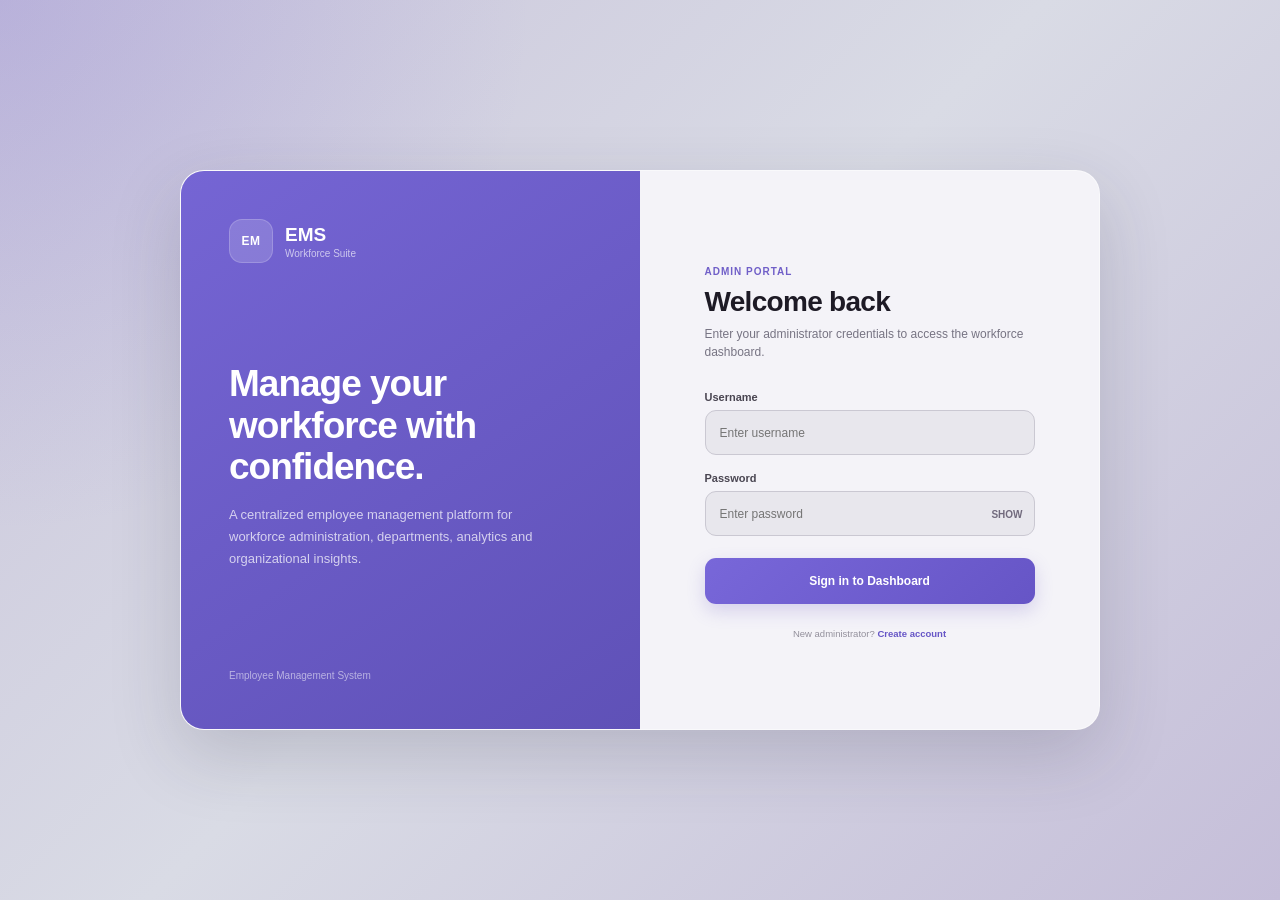
==== commit ab8bc6de: "Add admin registration and improve employees dashboard" ====
--- a/index.html
+++ b/index.html
@@ -534,7 +534,40 @@
         </button>
 
     </div>
-
+<!-- Employee Summary Cards -->
+<div class="employee-summary-grid">
+
+    <div class="employee-summary-card">
+        <div class="employee-summary-icon">◎</div>
+
+        <div>
+            <span>Total Employees</span>
+            <strong id="employeeSummaryTotal">0</strong>
+            <small>Across your workforce</small>
+        </div>
+    </div>
+
+    <div class="employee-summary-card">
+        <div class="employee-summary-icon">✓</div>
+
+        <div>
+            <span>Active Employees</span>
+            <strong id="employeeSummaryActive">0</strong>
+            <small>Currently active</small>
+        </div>
+    </div>
+
+    <div class="employee-summary-card">
+        <div class="employee-summary-icon">₹</div>
+
+        <div>
+            <span>Average Salary</span>
+            <strong id="employeeSummarySalary">₹0</strong>
+            <small>Average compensation</small>
+        </div>
+    </div>
+
+</div>
 
     <div class="employee-directory-card">
 
--- a/style.css
+++ b/style.css
@@ -4689,4 +4689,98 @@
 .settings-panel-header,
 .employee-directory-toolbar {
     border-bottom-color: #ceced7 !important;
+}
+/* =========================================
+   EMPLOYEE PAGE HEIGHT BALANCE
+   ========================================= */
+
+.employee-directory-card,
+.employee-section {
+    min-height: 430px !important;
+}
+
+.modern-employee-table {
+    width: 100%;
+}
+
+.modern-employee-table tbody tr {
+    height: 72px;
+}
+
+/* =========================================
+   EMPLOYEE SUMMARY CARDS
+   ========================================= */
+
+.employee-summary-grid {
+    display: grid;
+    grid-template-columns: repeat(3, 1fr);
+    gap: 18px;
+    margin: 20px 0 22px;
+}
+
+.employee-summary-card {
+    min-height: 105px;
+    display: flex;
+    align-items: center;
+    gap: 16px;
+    padding: 20px;
+
+    background: #f4f3f8;
+    border: 1px solid #cacbd6;
+    border-radius: 17px;
+
+    box-shadow: 0 7px 22px rgba(42, 39, 63, 0.07);
+}
+
+.employee-summary-icon {
+    width: 47px;
+    height: 47px;
+    flex-shrink: 0;
+
+    display: flex;
+    align-items: center;
+    justify-content: center;
+
+    background: #ded9eb;
+    border-radius: 13px;
+
+    color: #6655ba;
+    font-size: 17px;
+    font-weight: 700;
+}
+
+.employee-summary-card span {
+    display: block;
+    margin-bottom: 4px;
+
+    color: #777383;
+    font-size: 10px;
+    font-weight: 600;
+}
+
+.employee-summary-card strong {
+    display: block;
+
+    color: #211f2b;
+    font-size: 23px;
+    line-height: 1.1;
+}
+
+.employee-summary-card small {
+    display: block;
+    margin-top: 5px;
+
+    color: #9995a2;
+    font-size: 9px;
+}
+
+@media (max-width: 900px) {
+    .employee-summary-grid {
+        grid-template-columns: 1fr;
+    }
+}
+
+/* Employee page spacing */
+.modern-employees-page {
+    padding: 24px 28px 32px !important;
 }
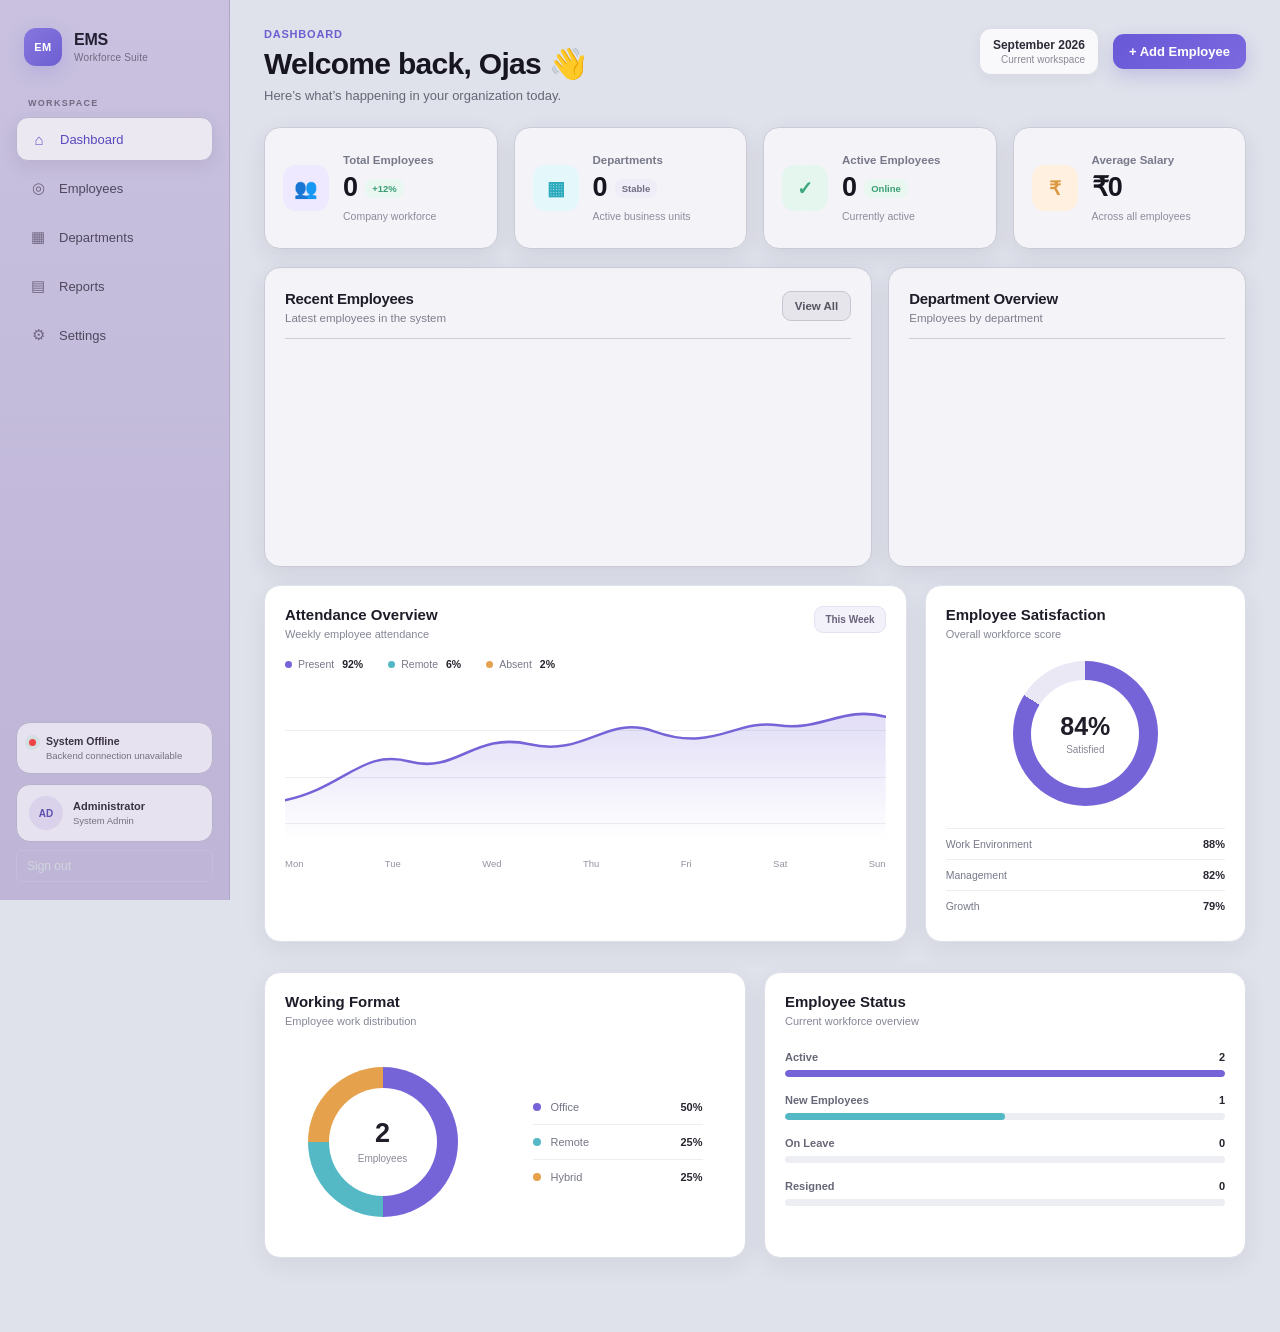
==== commit 6642a443: "Fix authentication and security issues" ====
--- a/index.html
+++ b/index.html
@@ -90,11 +90,15 @@
                 </div>
 
                 <div class="profile-info">
-                    <strong>Administrator</strong>
-                    <span>System Admin</span>
-                </div>
-
-            </div>
+                    <strong id="adminDisplayName">Administrator</strong>
+                    <span id="adminDisplayUsername">System Admin</span>
+                </div>
+
+            </div>
+
+            <button class="sidebar-logout" id="logoutButton" type="button">
+                Sign out
+            </button>
 
         </div>
 
--- a/style.css
+++ b/style.css
@@ -1358,6 +1358,26 @@
 
     font-size: 9.5px;
 }
+
+.sidebar-logout {
+    width: 100%;
+    margin-top: 8px;
+    padding: 8px 10px;
+    border: 1px solid rgba(255, 255, 255, 0.1);
+    border-radius: 6px;
+    background: transparent;
+    color: #d0d5dd;
+    font: inherit;
+    font-size: 12px;
+    text-align: left;
+    cursor: pointer;
+}
+
+.sidebar-logout:hover {
+    background: var(--sidebar-hover);
+    color: #ffffff;
+}
+
 /* =========================================================
    PREMIUM DEPARTMENT OVERVIEW
    ========================================================= */
